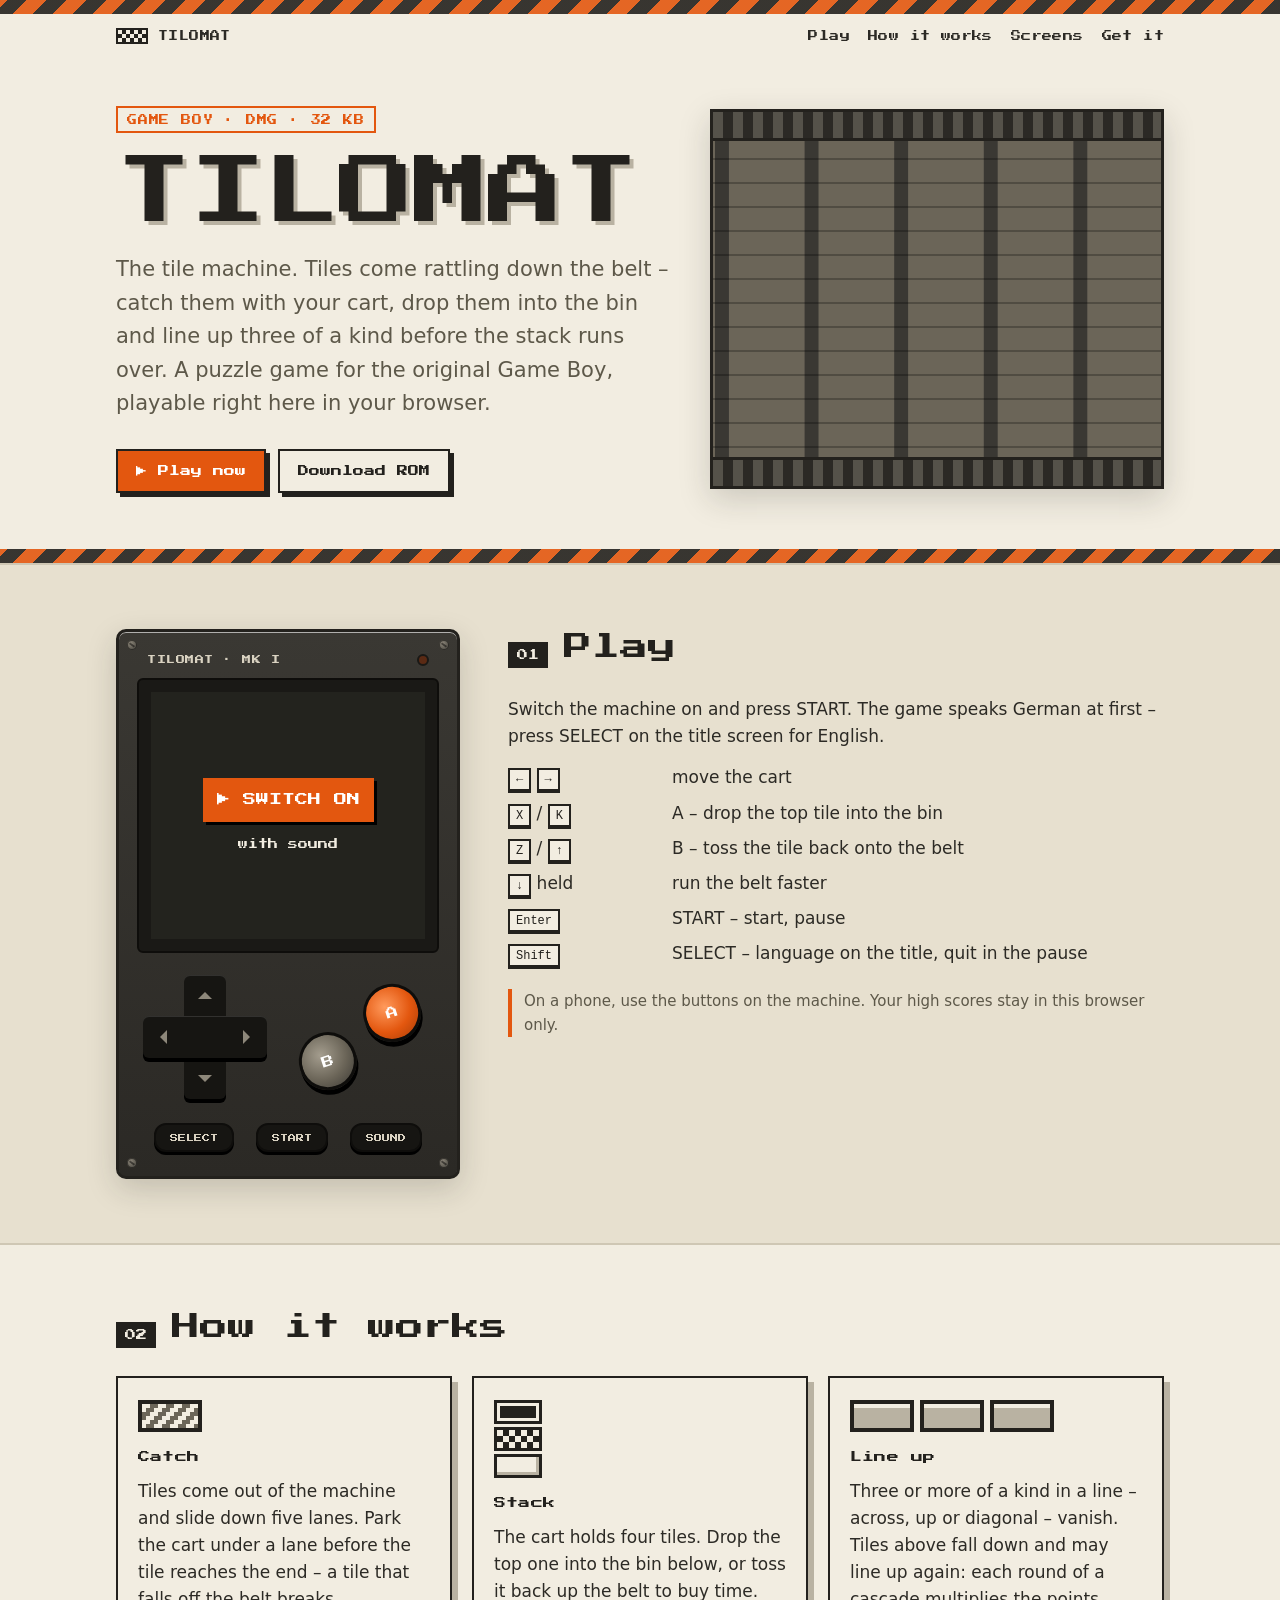
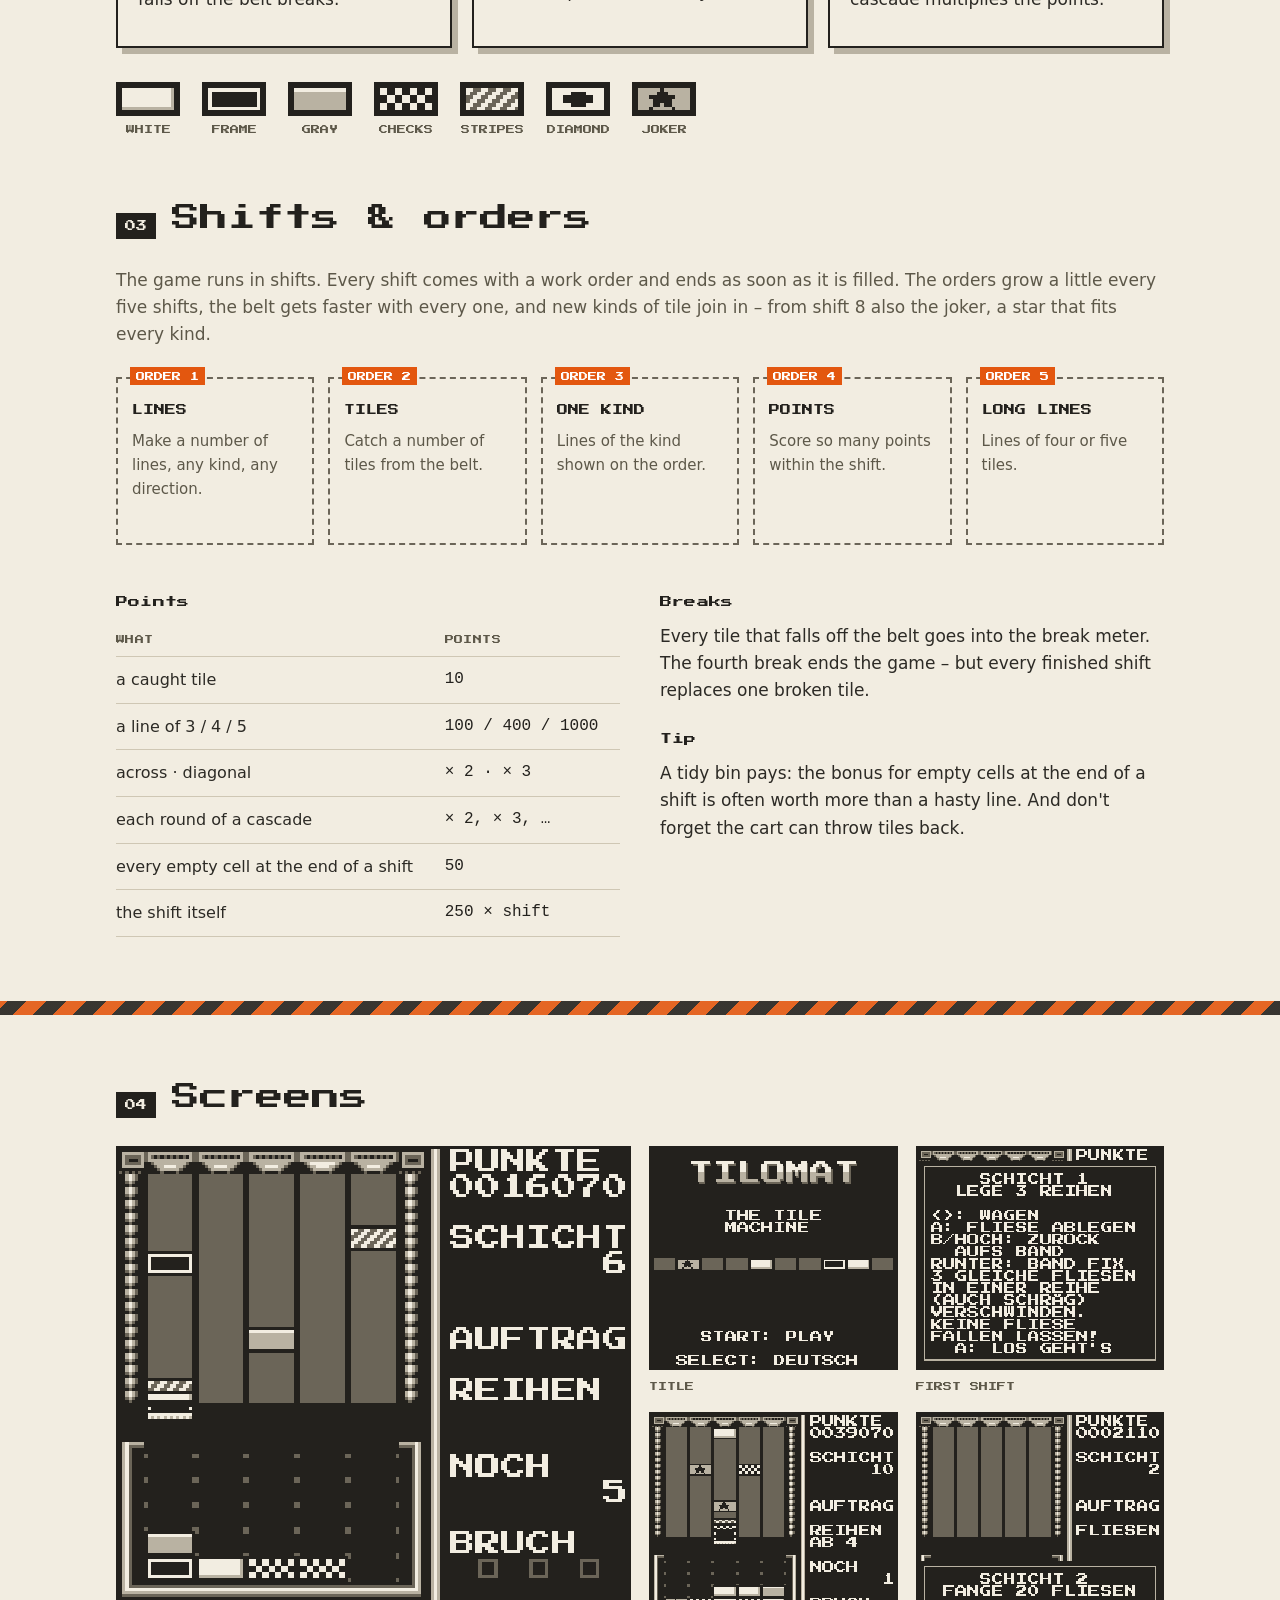
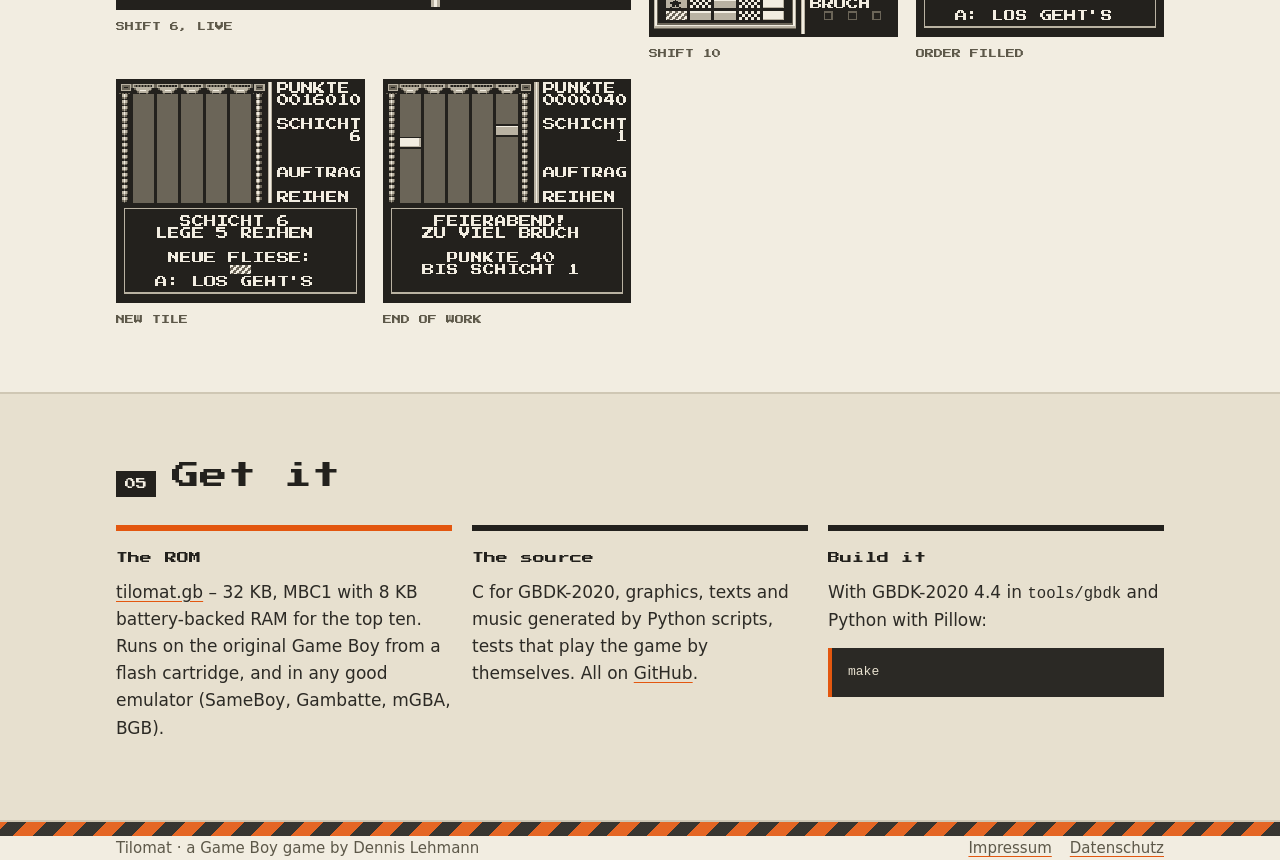
==== docs/index.html @ 1547cfe6 "Tilomat: a tile-catching puzzle game for the Game Boy The game logic, rendering, music, high score l" ====
<!doctype html>
<html lang="en">
<head>
    <meta charset="utf-8">
    <meta name="viewport" content="width=device-width, initial-scale=1">
    <title>Tilomat – the tile machine for the Game Boy</title>
    <meta name="description" content="Tilomat is a tile-catching puzzle game for the original Game Boy. Catch the tiles from the belt, drop them into the bin, line up three of a kind. Play it in the browser or download the ROM.">
    <meta name="theme-color" content="#e3570f">
    <link rel="icon" href="favicon.svg" type="image/svg+xml">
    <link rel="stylesheet" href="style.css">
    <meta property="og:title" content="Tilomat – the tile machine for the Game Boy">
    <meta property="og:description" content="A tile-catching puzzle game for the original Game Boy. Play it in the browser.">
    <meta property="og:image" content="img/play2.png">
</head>
<body>
<div class="hazard" aria-hidden="true"></div>

<header class="wrap bar">
    <a class="mark" href="#top" aria-label="Tilomat"><img src="img/tile4.png" alt="">TILOMAT</a>
    <nav aria-label="Sections">
        <a href="#play">Play</a>
        <a href="#how">How it works</a>
        <a href="#screens">Screens</a>
        <a href="#get">Get it</a>
    </nav>
</header>

<main id="top">
    <div class="wrap hero">
        <div>
            <p class="eyebrow">GAME BOY · DMG · 32 KB</p>
            <h1>TILOMAT</h1>
            <p class="lead">The tile machine. Tiles come rattling down the belt – catch them with your cart, drop
                them into the bin and line up three of a kind before the stack runs over. A puzzle game for the
                original Game Boy, playable right here in your browser.</p>
            <div class="actions">
                <a class="btn primary" href="#play">▶ Play now</a>
                <a class="btn" href="tilomat.gb" download>Download ROM</a>
            </div>
        </div>
        <div class="belt" aria-hidden="true">
            <img src="img/tile1.png" alt="" style="left:6px;animation-duration:6s;animation-delay:-1s">
            <img src="img/tile4.png" alt="" style="left:calc(20% + 6px);animation-duration:6s;animation-delay:-4s">
            <img src="img/tile2.png" alt="" style="left:calc(40% + 6px);animation-duration:6s;animation-delay:-2.5s">
            <img src="img/tile5.png" alt="" style="left:calc(60% + 6px);animation-duration:6s;animation-delay:-5.2s">
            <img src="img/tile3.png" alt="" style="left:calc(80% + 6px);animation-duration:6s;animation-delay:-0.3s">
            <img src="img/tile6.png" alt="" style="left:calc(20% + 6px);animation-duration:6s;animation-delay:-1.1s">
            <img src="img/tile7.png" alt="" style="left:calc(60% + 6px);animation-duration:6s;animation-delay:-2.4s">
            <img src="img/tile1.png" alt="" style="left:calc(80% + 6px);animation-duration:6s;animation-delay:-3.4s">
        </div>
    </div>

    <div class="hazard" aria-hidden="true"></div>

    <section class="play" id="play">
        <div class="wrap play-grid">
            <div class="cabinet" id="cabinet" tabindex="0" aria-label="Game Boy emulator running Tilomat">
                <i class="screw tl"></i><i class="screw tr"></i><i class="screw bl"></i><i class="screw br"></i>
                <div class="plate"><span>TILOMAT · MK I</span><span class="lamp" aria-hidden="true"></span></div>
                <div class="bezel">
                    <canvas id="screen" width="160" height="144"></canvas>
                    <button class="start-overlay" id="power" type="button">
                        <span class="big">▶ SWITCH ON</span>
                        <span>with sound</span>
                    </button>
                </div>
                <div class="deck">
                    <div class="pad" id="pad" data-dir="" aria-label="Direction pad">
                        <span class="u"></span><span class="d"></span><span class="l"></span><span class="r"></span>
                    </div>
                    <div class="ab">
                        <button class="round b" type="button" data-btn="b" aria-label="B">B</button>
                        <button class="round a" type="button" data-btn="a" aria-label="A">A</button>
                    </div>
                </div>
                <div class="small-row">
                    <button class="small" type="button" data-btn="select">SELECT</button>
                    <button class="small" type="button" data-btn="start">START</button>
                    <button class="small" type="button" id="mute" aria-pressed="false">SOUND</button>
                </div>
            </div>
            <div>
                <div class="section-head"><span class="no">01</span><h2>Play</h2></div>
                <p>Switch the machine on and press START. The game speaks German at first – press SELECT on the
                    title screen for English.</p>
                <ul class="keys">
                    <li><span><kbd>←</kbd> <kbd>→</kbd></span><span>move the cart</span></li>
                    <li><span><kbd>X</kbd> / <kbd>K</kbd></span><span>A – drop the top tile into the bin</span></li>
                    <li><span><kbd>Z</kbd> / <kbd>↑</kbd></span><span>B – toss the tile back onto the belt</span></li>
                    <li><span><kbd>↓</kbd> held</span><span>run the belt faster</span></li>
                    <li><span><kbd>Enter</kbd></span><span>START – start, pause</span></li>
                    <li><span><kbd>Shift</kbd></span><span>SELECT – language on the title, quit in the pause</span></li>
                </ul>
                <p class="note">On a phone, use the buttons on the machine. Your high scores stay in this browser
                    only.</p>
            </div>
        </div>
    </section>

    <section id="how">
        <div class="wrap">
            <div class="section-head"><span class="no">02</span><h2>How it works</h2></div>
            <div class="steps">
                <div class="step">
                    <div class="tiles"><img src="img/tile5.png" alt="A striped tile"></div>
                    <h3>Catch</h3>
                    <p>Tiles come out of the machine and slide down five lanes. Park the cart under a lane before
                        the tile reaches the end – a tile that falls off the belt breaks.</p>
                </div>
                <div class="step">
                    <div class="tiles stack"><img src="img/tile1.png" alt=""><img src="img/tile4.png" alt=""><img src="img/tile2.png" alt="A stack of tiles"></div>
                    <h3>Stack</h3>
                    <p>The cart holds four tiles. Drop the top one into the bin below, or toss it back up the
                        belt to buy time.</p>
                </div>
                <div class="step">
                    <div class="tiles"><img src="img/tile3.png" alt=""><img src="img/tile3.png" alt=""><img src="img/tile3.png" alt="Three tiles in a row"></div>
                    <h3>Line up</h3>
                    <p>Three or more of a kind in a line – across, up or diagonal – vanish. Tiles above fall
                        down and may line up again: each round of a cascade multiplies the points.</p>
                </div>
            </div>

            <ul class="kinds" aria-label="The kinds of tile">
                <li><img src="img/tile1.png" alt="">WHITE</li>
                <li><img src="img/tile2.png" alt="">FRAME</li>
                <li><img src="img/tile3.png" alt="">GRAY</li>
                <li><img src="img/tile4.png" alt="">CHECKS</li>
                <li><img src="img/tile5.png" alt="">STRIPES</li>
                <li><img src="img/tile6.png" alt="">DIAMOND</li>
                <li><img src="img/tile7.png" alt="">JOKER</li>
            </ul>

            <div class="section-head" style="margin-top:64px"><span class="no">03</span><h2>Shifts &amp; orders</h2></div>
            <p class="muted">The game runs in shifts. Every shift comes with a work order and ends as soon as
                it is filled. The orders grow a little every five shifts, the belt gets faster with every one,
                and new kinds of tile join in – from shift 8 also the joker, a star that fits every kind.</p>
            <div class="tickets" style="margin-top:28px">
                <div class="ticket" data-no="ORDER 1"><b>LINES</b><p>Make a number of lines, any kind, any direction.</p></div>
                <div class="ticket" data-no="ORDER 2"><b>TILES</b><p>Catch a number of tiles from the belt.</p></div>
                <div class="ticket" data-no="ORDER 3"><b>ONE KIND</b><p>Lines of the kind shown on the order.</p></div>
                <div class="ticket" data-no="ORDER 4"><b>POINTS</b><p>Score so many points within the shift.</p></div>
                <div class="ticket" data-no="ORDER 5"><b>LONG LINES</b><p>Lines of four or five tiles.</p></div>
            </div>

            <div class="rules">
                <div>
                    <h3>Points</h3>
                    <table>
                        <tr><th>WHAT</th><th>POINTS</th></tr>
                        <tr><td>a caught tile</td><td class="num">10</td></tr>
                        <tr><td>a line of 3 / 4 / 5</td><td class="num">100 / 400 / 1000</td></tr>
                        <tr><td>across · diagonal</td><td class="num">× 2 · × 3</td></tr>
                        <tr><td>each round of a cascade</td><td class="num">× 2, × 3, …</td></tr>
                        <tr><td>every empty cell at the end of a shift</td><td class="num">50</td></tr>
                        <tr><td>the shift itself</td><td class="num">250 × shift</td></tr>
                    </table>
                </div>
                <div>
                    <h3>Breaks</h3>
                    <p>Every tile that falls off the belt goes into the break meter. The fourth break ends the
                        game – but every finished shift replaces one broken tile.</p>
                    <h3 style="margin-top:26px">Tip</h3>
                    <p>A tidy bin pays: the bonus for empty cells at the end of a shift is often worth more than a
                        hasty line. And don't forget the cart can throw tiles back.</p>
                </div>
            </div>
        </div>
    </section>

    <div class="hazard" aria-hidden="true"></div>

    <section id="screens">
        <div class="wrap">
            <div class="section-head"><span class="no">04</span><h2>Screens</h2></div>
            <div class="shots">
                <figure class="wide"><img src="img/gameplay.gif" alt="Animation: tiles sliding down the belt, the cart catching them" width="320" height="288"><figcaption>SHIFT 6, LIVE</figcaption></figure>
                <figure><img src="img/title-en.png" alt="Title screen" width="320" height="288"><figcaption>TITLE</figcaption></figure>
                <figure><img src="img/help.png" alt="The first shift explains the controls" width="320" height="288"><figcaption>FIRST SHIFT</figcaption></figure>
                <figure><img src="img/play3.png" alt="A shift later in the game with jokers" width="320" height="288"><figcaption>SHIFT 10</figcaption></figure>
                <figure><img src="img/done.png" alt="Shift done, bonus" width="320" height="288"><figcaption>ORDER FILLED</figcaption></figure>
                <figure><img src="img/intro.png" alt="A new kind of tile comes in" width="320" height="288"><figcaption>NEW TILE</figcaption></figure>
                <figure><img src="img/gameover.png" alt="Game over" width="320" height="288"><figcaption>END OF WORK</figcaption></figure>
            </div>
        </div>
    </section>

    <section id="get" class="play">
        <div class="wrap">
            <div class="section-head"><span class="no">05</span><h2>Get it</h2></div>
            <div class="get">
                <div class="card hot">
                    <h3>The ROM</h3>
                    <p><a href="tilomat.gb" download>tilomat.gb</a> – 32 KB, MBC1 with 8 KB battery-backed RAM
                        for the top ten. Runs on the original Game Boy from a flash cartridge, and in any good
                        emulator (SameBoy, Gambatte, mGBA, BGB).</p>
                </div>
                <div class="card">
                    <h3>The source</h3>
                    <p>C for GBDK-2020, graphics, texts and music generated by Python scripts, tests that play the
                        game by themselves. All on <a href="https://github.com/dlehmann/tilomat">GitHub</a>.</p>
                </div>
                <div class="card">
                    <h3>Build it</h3>
                    <p>With GBDK-2020 4.4 in <code>tools/gbdk</code> and Python with Pillow:</p>
                    <pre>make</pre>
                </div>
            </div>
        </div>
    </section>
</main>

<div class="hazard" aria-hidden="true"></div>
<footer class="wrap">
    <div class="foot">
        <span>Tilomat · a Game Boy game by Dennis Lehmann</span>
        <nav aria-label="Rechtliches">
            <a href="impressum.html#impressum" lang="de">Impressum</a>
            <a href="impressum.html#datenschutz" lang="de">Datenschutz</a>
        </nav>
    </div>
</footer>

<script src="gb.js"></script>
<script src="play.js"></script>
</body>
</html>
---- docs/style.css ----
/*
 * style.css - the page of Tilomat: a factory floor. Warm paper grays (the palette of the game
 * on the page), steel, and a signal orange; hazard stripes between the sections; the machine
 * to play on is a control cabinet.
 */
@font-face {
    font-family: 'Press Start 2P';
    src: url('fonts/PressStart2P-Regular.ttf') format('truetype');
    font-display: swap;
}

:root {
    --paper: #f2ede1;
    --paper-2: #e7e0cf;
    --dust: #b9b2a2;
    --steel: #6b6558;
    --ink: #23211d;
    --text: #2c2a25;
    --muted: #5d5849;
    --signal: #e3570f;
    --signal-ink: #ffffff;
    --line: #cfc7b4;
    --cabinet: #3a3833;
    --cabinet-2: #2b2925;
    --cabinet-edge: #55524a;
    --screen-off: #3f3c35;
    --shadow: 0 1px 0 rgba(255, 255, 255, .6) inset, 0 10px 30px rgba(35, 33, 29, .18);
    --pixel: 'Press Start 2P', ui-monospace, monospace;
    --body: system-ui, -apple-system, 'Segoe UI', Roboto, 'Helvetica Neue', Arial, sans-serif;
    --mono: ui-monospace, 'SFMono-Regular', Menlo, Consolas, monospace;
    color-scheme: light;
}

@media (prefers-color-scheme: dark) {
    :root:not([data-theme="light"]) {
        --paper: #1c1b18;
        --paper-2: #24221e;
        --dust: #6b6558;
        --steel: #9a9384;
        --ink: #f2ede1;
        --text: #e7e0cf;
        --muted: #b3ab99;
        --signal: #ff7a33;
        --signal-ink: #1c1b18;
        --line: #3a3833;
        --cabinet: #2f2d29;
        --cabinet-2: #22201d;
        --cabinet-edge: #4a4740;
        --shadow: 0 1px 0 rgba(255, 255, 255, .05) inset, 0 10px 30px rgba(0, 0, 0, .45);
        color-scheme: dark;
    }
}

:root[data-theme="dark"] {
    --paper: #1c1b18;
    --paper-2: #24221e;
    --dust: #6b6558;
    --steel: #9a9384;
    --ink: #f2ede1;
    --text: #e7e0cf;
    --muted: #b3ab99;
    --signal: #ff7a33;
    --signal-ink: #1c1b18;
    --line: #3a3833;
    --cabinet: #2f2d29;
    --cabinet-2: #22201d;
    --cabinet-edge: #4a4740;
    --shadow: 0 1px 0 rgba(255, 255, 255, .05) inset, 0 10px 30px rgba(0, 0, 0, .45);
    color-scheme: dark;
}

* { box-sizing: border-box; }

html { -webkit-text-size-adjust: 100%; }

body {
    margin: 0;
    background: var(--paper);
    color: var(--text);
    font: 17px/1.6 var(--body);
    overflow-x: hidden;
}

img { max-width: 100%; height: auto; image-rendering: pixelated; }

a { color: inherit; text-decoration-color: var(--signal); text-underline-offset: 3px; }
a:hover { color: var(--signal); }

.wrap { max-width: 1080px; margin: 0 auto; padding: 0 16px; }

/* ---------------------------------------------------------------- hazard stripes */

.hazard {
    height: 14px;
    background: repeating-linear-gradient(-45deg, var(--ink) 0 14px, var(--signal) 14px 28px);
    opacity: .9;
}

/* ---------------------------------------------------------------- top bar */

.bar {
    display: flex;
    align-items: center;
    justify-content: space-between;
    gap: 16px;
    padding-block: 14px;
    font: 10px/1.6 var(--pixel);
    letter-spacing: .04em;
}
.bar nav { display: flex; gap: 18px; flex-wrap: wrap; }
.bar a { text-decoration: none; }
.mark { display: flex; align-items: center; gap: 10px; text-decoration: none; }
.mark img { width: 32px; height: 16px; }

/* ---------------------------------------------------------------- hero */

.hero {
    display: grid;
    grid-template-columns: minmax(0, 1.1fr) minmax(0, .9fr);
    gap: 40px;
    align-items: center;
    padding-block: 48px 56px;
}
.eyebrow {
    display: inline-block;
    font: 10px/1 var(--pixel);
    letter-spacing: .08em;
    color: var(--signal);
    border: 2px solid var(--signal);
    padding: 7px 9px 6px;
    margin: 0 0 22px;
}
h1 {
    font: clamp(34px, 6.2vw, 76px)/1 var(--pixel);
    margin: 0 0 22px;
    color: var(--ink);
    letter-spacing: -.02em;
    text-shadow: 4px 4px 0 var(--dust);
}
.lead { font-size: clamp(18px, 2.2vw, 21px); max-width: 34em; color: var(--muted); margin: 0 0 28px; }
.actions { display: flex; gap: 12px; flex-wrap: wrap; }

.btn {
    display: inline-flex;
    align-items: center;
    gap: 10px;
    font: 11px/1 var(--pixel);
    padding: 15px 18px 14px;
    border: 2px solid var(--ink);
    background: var(--paper);
    color: var(--ink);
    text-decoration: none;
    box-shadow: 4px 4px 0 var(--ink);
    transition: transform .08s, box-shadow .08s;
}
.btn:hover { color: var(--ink); transform: translate(-1px, -1px); box-shadow: 5px 5px 0 var(--ink); }
.btn:active { transform: translate(3px, 3px); box-shadow: 1px 1px 0 var(--ink); }
.btn.primary { background: var(--signal); color: var(--signal-ink); border-color: var(--ink); }
.btn.primary:hover { color: var(--signal-ink); }

/* the belt in the hero: tiles slide down five lanes */
.belt {
    position: relative;
    height: 380px;
    border: 3px solid var(--ink);
    background:
        repeating-linear-gradient(to bottom, transparent 0 22px, rgba(0, 0, 0, .25) 22px 24px),
        linear-gradient(to right, var(--steel) 0 2px, transparent 2px calc(20% - 2px), var(--steel) calc(20% - 2px) 20%) 0 0 / 20% 100%,
        var(--cabinet);
    box-shadow: var(--shadow);
    overflow: hidden;
}
.belt::before, .belt::after {
    content: '';
    position: absolute;
    left: 0; right: 0;
    height: 26px;
    background: repeating-linear-gradient(90deg, var(--cabinet-edge) 0 10px, var(--cabinet-2) 10px 20px);
    z-index: 2;
}
.belt::before { top: 0; border-bottom: 3px solid var(--ink); }
.belt::after { bottom: 0; border-top: 3px solid var(--ink); }
.belt img {
    position: absolute;
    width: calc(20% - 12px);
    top: -40px;
    animation: slide linear infinite;
    image-rendering: pixelated;
}
@keyframes slide {
    from { transform: translateY(0); }
    to { transform: translateY(460px); }
}
@media (prefers-reduced-motion: reduce) {
    .belt img { animation: none; top: auto; }
}

/* ---------------------------------------------------------------- sections */

section { padding: 64px 0; }
.section-head { display: flex; align-items: baseline; gap: 16px; margin: 0 0 28px; flex-wrap: wrap; }
.no {
    font: 11px/1 var(--pixel);
    color: var(--paper);
    background: var(--ink);
    padding: 8px 9px 7px;
}
h2 { font: clamp(20px, 3.4vw, 28px)/1.3 var(--pixel); margin: 0; color: var(--ink); }
h3 { font: 12px/1.5 var(--pixel); margin: 0 0 12px; color: var(--ink); letter-spacing: .02em; }
p { margin: 0 0 14px; }
.muted { color: var(--muted); }

/* ---------------------------------------------------------------- the cabinet */

.play { background: var(--paper-2); border-top: 2px solid var(--line); border-bottom: 2px solid var(--line); }
.play-grid { display: grid; grid-template-columns: auto minmax(0, 1fr); gap: 48px; align-items: start; }

.cabinet {
    width: min(100%, 420px);
    background: linear-gradient(180deg, var(--cabinet), var(--cabinet-2));
    border: 3px solid var(--ink);
    border-radius: 10px;
    padding: 18px 18px 24px;
    box-shadow: var(--shadow);
    position: relative;
    outline: none;
    user-select: none;
    -webkit-user-select: none;
    touch-action: manipulation;
}
.cabinet:focus-visible { box-shadow: 0 0 0 4px var(--signal), var(--shadow); }
.screw {
    position: absolute;
    width: 10px; height: 10px;
    border-radius: 50%;
    background: radial-gradient(circle at 35% 35%, #8d877a, #3b3934);
    box-shadow: inset 0 0 0 1px rgba(0, 0, 0, .5);
}
.screw::after { content: ''; position: absolute; left: 2px; right: 2px; top: 4px; height: 2px; background: rgba(0, 0, 0, .5); transform: rotate(35deg); }
.screw.tl { top: 8px; left: 8px; } .screw.tr { top: 8px; right: 8px; }
.screw.bl { bottom: 8px; left: 8px; } .screw.br { bottom: 8px; right: 8px; }

.plate {
    display: flex;
    justify-content: space-between;
    align-items: center;
    font: 9px/1 var(--pixel);
    color: #d9d2c1;
    margin: 4px 10px 12px;
    letter-spacing: .06em;
}
.lamp {
    width: 12px; height: 12px;
    border-radius: 50%;
    background: #5a2a14;
    border: 2px solid #1a1916;
    transition: background .2s, box-shadow .2s;
}
.cabinet.on .lamp { background: #ff7a33; box-shadow: 0 0 10px #ff7a33; }

.bezel {
    background: #1a1916;
    border-radius: 6px;
    padding: 12px;
    border: 2px solid #0e0d0b;
    position: relative;
}
.bezel canvas {
    display: block;
    width: 100%;
    aspect-ratio: 160 / 144;
    image-rendering: pixelated;
    background: var(--screen-off);
}
.start-overlay {
    position: absolute;
    inset: 12px;
    display: flex;
    flex-direction: column;
    align-items: center;
    justify-content: center;
    gap: 14px;
    background: rgba(26, 25, 22, .72);
    color: #f2ede1;
    font: 10px/1.6 var(--pixel);
    text-align: center;
    border: 0;
    cursor: pointer;
    width: auto;
}
.start-overlay span.big {
    font-size: 13px;
    background: var(--signal);
    color: #fff;
    padding: 12px 14px 11px;
    box-shadow: 3px 3px 0 #000;
}
.cabinet.booted .start-overlay { display: none; }
.cabinet.failed .start-overlay span.big::after { content: ' – ROM NOT LOADED'; }

.deck {
    display: grid;
    grid-template-columns: 1fr 1fr;
    align-items: center;
    margin: 22px 6px 0;
    gap: 10px;
}
.pad {
    position: relative;
    width: 124px; height: 124px;
    touch-action: none;
    cursor: pointer;
}
.pad::before, .pad::after {
    content: '';
    position: absolute;
    background: #161512;
    border-radius: 6px;
    box-shadow: 0 4px 0 #000, inset 0 1px 0 rgba(255, 255, 255, .12);
}
.pad::before { left: 41px; top: 0; width: 42px; height: 124px; }
.pad::after { top: 41px; left: 0; width: 124px; height: 42px; }
.pad span {
    position: absolute;
    z-index: 1;
    width: 0; height: 0;
    border: 7px solid transparent;
    pointer-events: none;
}
.pad .u { left: 55px; top: 10px; border-bottom-color: #8d877a; }
.pad .d { left: 55px; bottom: 10px; border-top-color: #8d877a; }
.pad .l { top: 55px; left: 10px; border-right-color: #8d877a; }
.pad .r { top: 55px; right: 10px; border-left-color: #8d877a; }
.pad[data-dir="up"] .u { border-bottom-color: var(--signal); }
.pad[data-dir="down"] .d { border-top-color: var(--signal); }
.pad[data-dir="left"] .l { border-right-color: var(--signal); }
.pad[data-dir="right"] .r { border-left-color: var(--signal); }

.ab { display: flex; gap: 18px; justify-content: flex-end; transform: rotate(-18deg); margin-right: 6px; }
.round {
    width: 58px; height: 58px;
    border-radius: 50%;
    border: 3px solid #0e0d0b;
    background: radial-gradient(circle at 40% 35%, #ff9a5c, var(--signal) 55%, #a73c06);
    color: #fff;
    font: 12px/1 var(--pixel);
    box-shadow: 0 5px 0 #000;
    cursor: pointer;
    touch-action: none;
}
.round.b { margin-top: 26px; background: radial-gradient(circle at 40% 35%, #a49d8e, #6b6558 55%, #3b3934); }
.round.down, .round:active { transform: translateY(4px); box-shadow: 0 1px 0 #000; }

.small-row { display: flex; justify-content: center; gap: 22px; margin-top: 24px; }
.small {
    font: 8px/1 var(--pixel);
    color: #d9d2c1;
    background: #161512;
    border: 2px solid #0e0d0b;
    border-radius: 12px;
    padding: 9px 14px 8px;
    box-shadow: 0 3px 0 #000;
    cursor: pointer;
    touch-action: none;
}
.small.down, .small:active { transform: translateY(2px); box-shadow: 0 1px 0 #000; }
.small[aria-pressed="true"] { color: var(--signal); }

.keys { list-style: none; padding: 0; margin: 0 0 22px; display: grid; gap: 8px; }
.keys li { display: grid; grid-template-columns: 150px 1fr; gap: 14px; align-items: baseline; }
kbd {
    font: 12px/1 var(--mono);
    border: 2px solid var(--ink);
    border-bottom-width: 4px;
    padding: 3px 6px 2px;
    background: var(--paper);
    color: var(--ink);
    white-space: nowrap;
}
.note { font-size: 15px; color: var(--muted); border-left: 4px solid var(--signal); padding-left: 12px; }

/* ---------------------------------------------------------------- steps and tickets */

.steps { display: grid; grid-template-columns: repeat(3, minmax(0, 1fr)); gap: 20px; counter-reset: step; }
.step {
    border: 2px solid var(--ink);
    background: var(--paper);
    padding: 22px 20px 18px;
    box-shadow: 6px 6px 0 var(--dust);
}
.step .tiles { display: flex; gap: 6px; margin: 0 0 16px; min-height: 32px; align-items: flex-end; flex-wrap: wrap; }
.step .tiles img { width: 64px; }
.step .tiles.stack { flex-direction: column-reverse; align-items: flex-start; gap: 3px; }
.step .tiles.stack img { width: 48px; }

.kinds { display: flex; flex-wrap: wrap; gap: 16px 22px; margin: 34px 0 0; padding: 0; list-style: none; }
.kinds li { display: flex; flex-direction: column; align-items: center; gap: 8px; font: 9px/1.4 var(--pixel); color: var(--muted); }
.kinds img { width: 64px; border: 2px solid var(--ink); background: var(--ink); }

.tickets { display: grid; grid-template-columns: repeat(5, minmax(0, 1fr)); gap: 14px; }
.ticket {
    position: relative;
    background: var(--paper);
    border: 2px dashed var(--steel);
    padding: 18px 14px 14px;
    min-height: 168px;
}
.ticket::before {
    content: attr(data-no);
    position: absolute;
    top: -12px; left: 12px;
    font: 9px/1 var(--pixel);
    background: var(--signal);
    color: var(--signal-ink);
    padding: 5px 6px 4px;
}
.ticket b { display: block; font: 11px/1.5 var(--pixel); color: var(--ink); margin: 6px 0 10px; }
.ticket p { font-size: 15px; color: var(--muted); margin: 0; }

.rules { display: grid; grid-template-columns: minmax(0, 1fr) minmax(0, 1fr); gap: 40px; margin-top: 48px; }
table { width: 100%; border-collapse: collapse; font-size: 16px; }
th, td { text-align: left; padding: 10px 10px 10px 0; border-bottom: 1px solid var(--line); vertical-align: top; }
th { font: 9px/1.5 var(--pixel); color: var(--muted); letter-spacing: .04em; }
td.num { font-family: var(--mono); white-space: nowrap; color: var(--ink); }

/* ---------------------------------------------------------------- screenshots */

.shots { display: grid; grid-template-columns: repeat(4, minmax(0, 1fr)); gap: 18px; }
figure { margin: 0; }
.shots img { width: 100%; border: 3px solid var(--ink); display: block; background: var(--ink); }
figcaption { font: 9px/1.6 var(--pixel); color: var(--muted); margin-top: 10px; }
.shots .wide { grid-column: span 2; grid-row: span 2; }

/* ---------------------------------------------------------------- get it */

.get { display: grid; grid-template-columns: repeat(3, minmax(0, 1fr)); gap: 20px; }
.card { border-top: 6px solid var(--ink); padding-top: 18px; }
.card.hot { border-top-color: var(--signal); }
pre {
    font: 13px/1.6 var(--mono);
    background: var(--cabinet-2);
    color: #e7e0cf;
    padding: 14px 16px;
    overflow-x: auto;
    border-left: 4px solid var(--signal);
    margin: 10px 0 0;
}
code { font-family: var(--mono); font-size: .92em; }

/* ---------------------------------------------------------------- footer */

footer { padding-block: 28px 40px; font-size: 15px; color: var(--muted); }
.foot { display: flex; justify-content: space-between; gap: 16px; flex-wrap: wrap; align-items: center; }
.foot nav { display: flex; gap: 18px; }

/* ---------------------------------------------------------------- the legal page */

.legal { max-width: 760px; padding-block: 32px 48px; }
.legal h1 { font-size: clamp(26px, 5vw, 38px); text-shadow: 3px 3px 0 var(--dust); margin: 26px 0 26px; }
.legal h2 { font: 14px/1.5 var(--pixel); margin: 40px 0 14px; padding-top: 6px; }
.legal h3 { font: 600 17px/1.4 var(--body); margin: 24px 0 6px; color: var(--ink); }
.legal address { font-style: normal; margin: 0 0 12px; color: var(--ink); }

/* ---------------------------------------------------------------- narrow screens */

@media (max-width: 900px) {
    .hero { grid-template-columns: 1fr; padding-block-start: 28px; }
    .belt { height: 260px; }
    .play-grid { grid-template-columns: 1fr; justify-items: center; gap: 36px; }
    .play-grid > div:last-child { justify-self: stretch; }
    .steps, .get { grid-template-columns: 1fr; }
    .tickets { grid-template-columns: repeat(2, minmax(0, 1fr)); }
    .rules { grid-template-columns: 1fr; }
    .shots { grid-template-columns: repeat(2, minmax(0, 1fr)); }
}
@media (max-width: 520px) {
    body { font-size: 16px; }
    .bar nav { display: none; }
    .tickets { grid-template-columns: 1fr; }
    .keys li { grid-template-columns: 1fr; gap: 4px; }
    .pad { transform: scale(.85); transform-origin: left center; }
    .round { width: 52px; height: 52px; }
    .shots .wide { grid-column: span 2; grid-row: auto; }
}
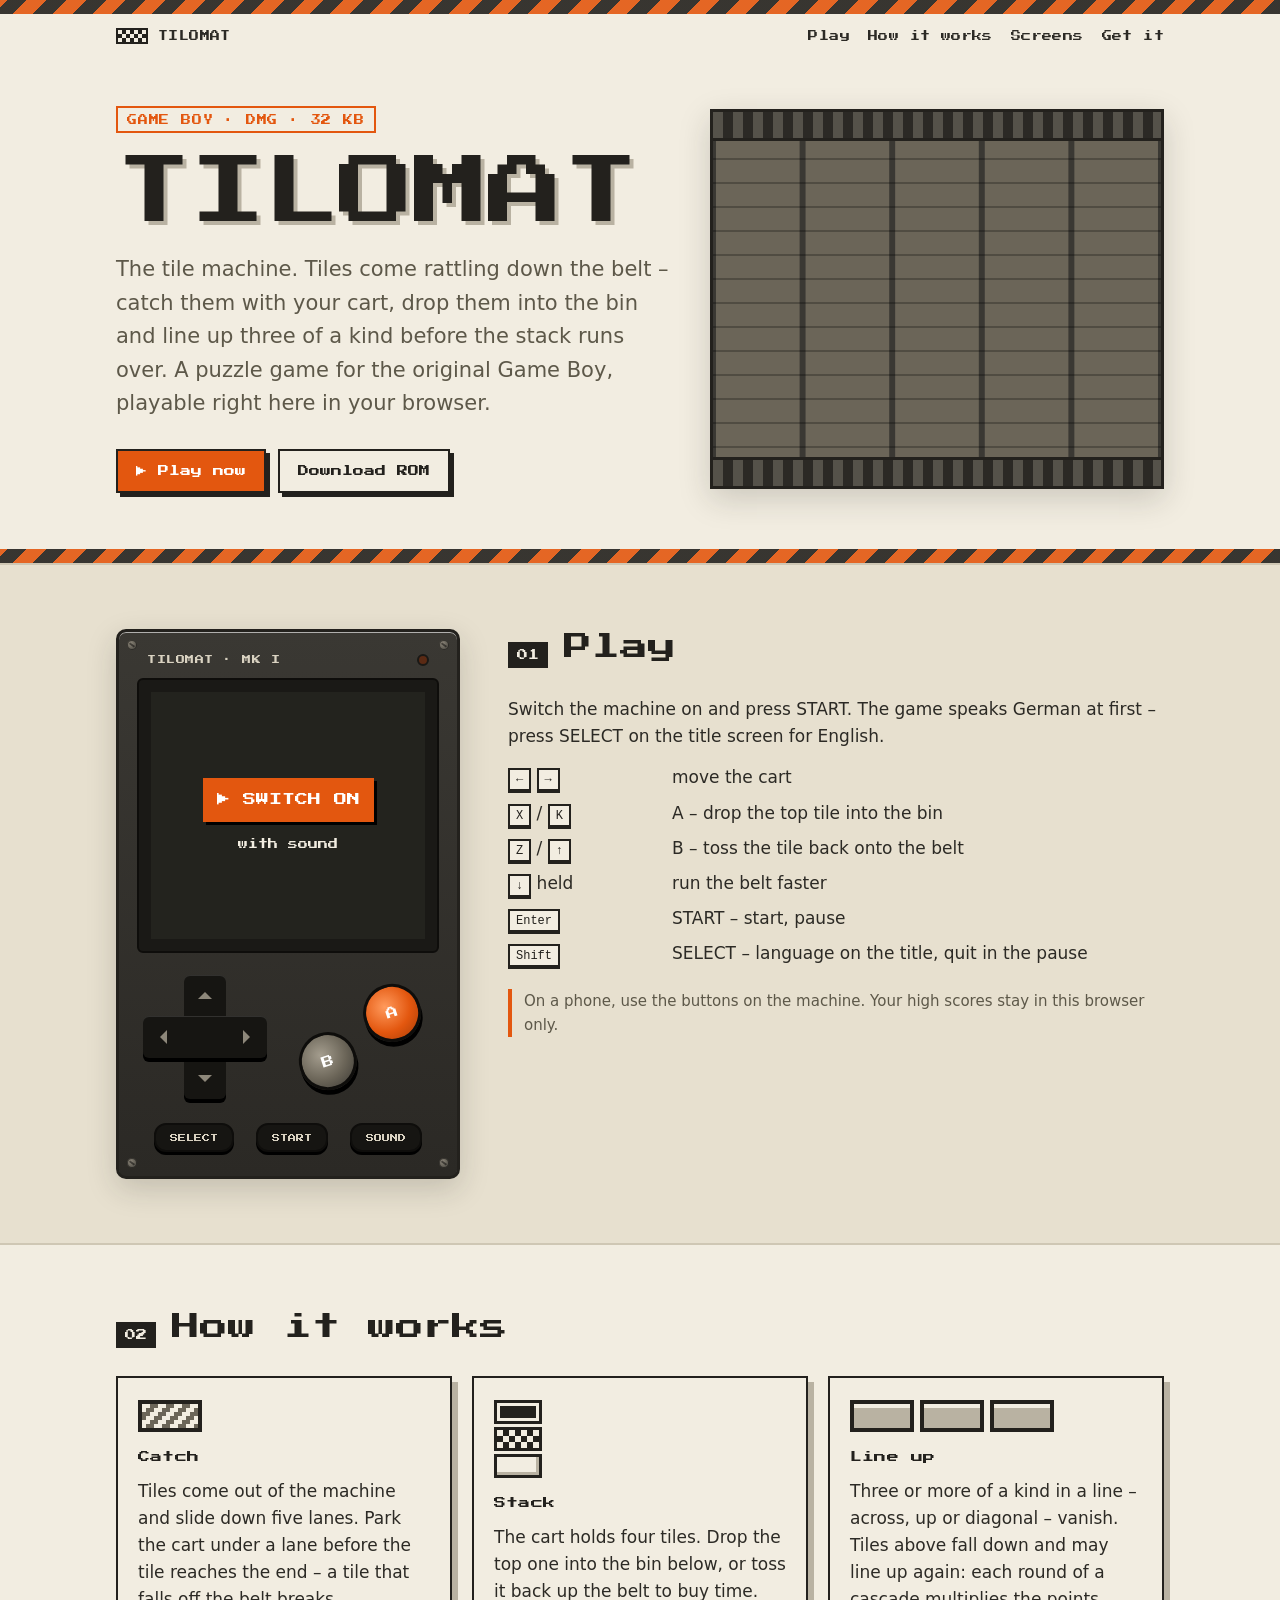
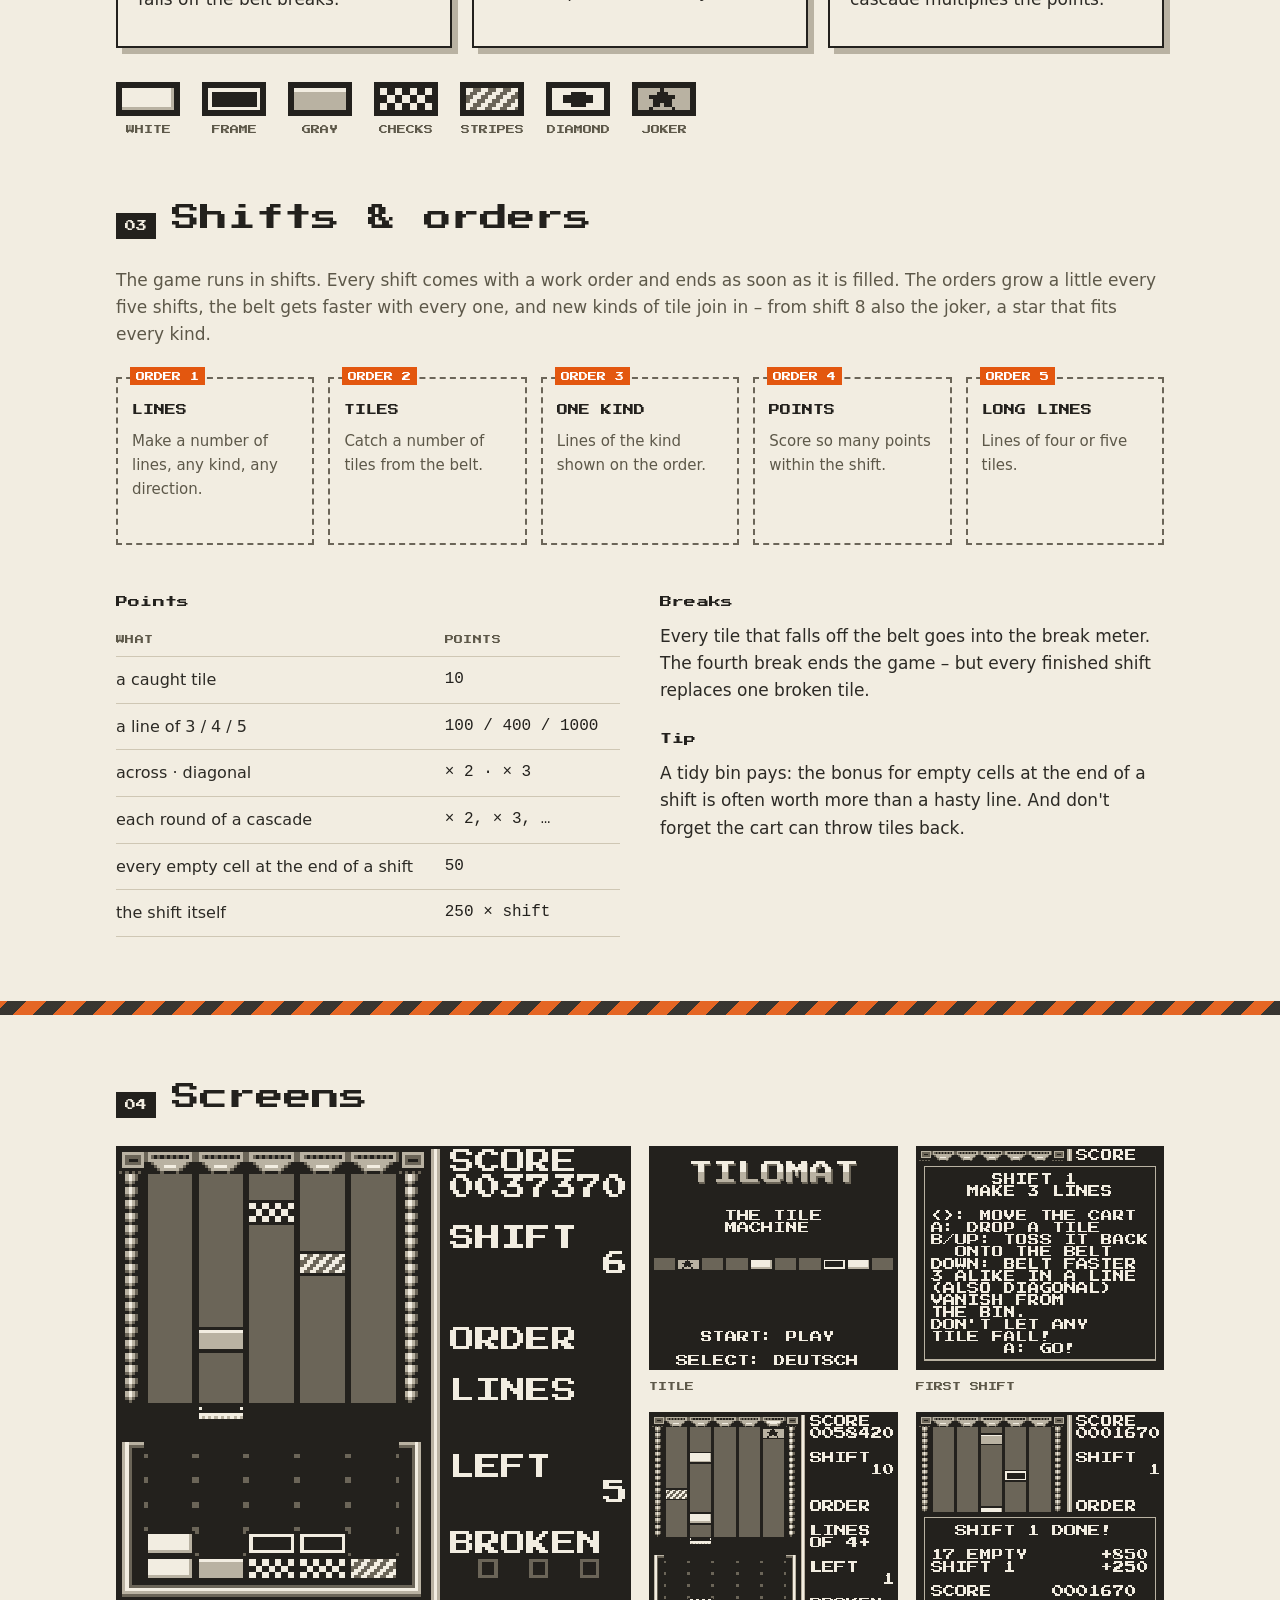
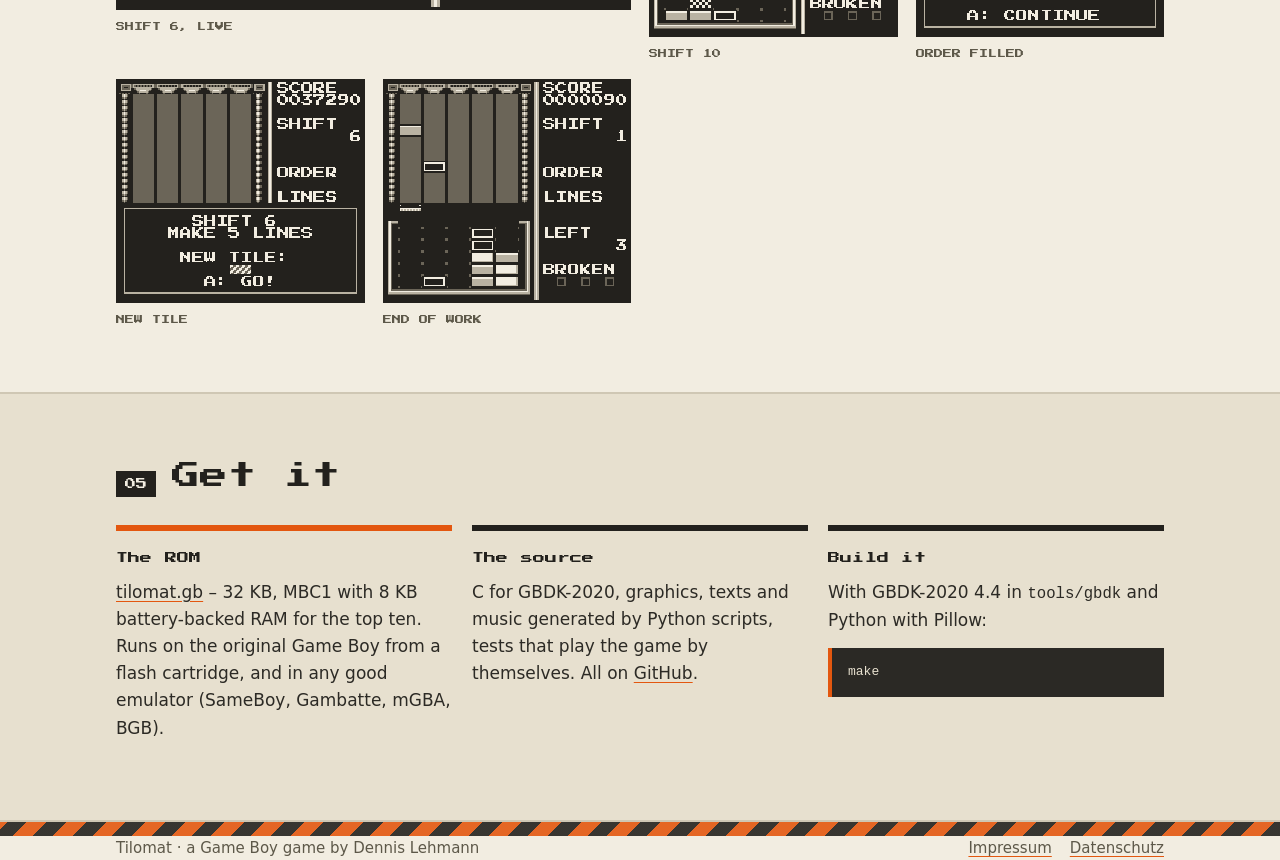
==== commit 779dad4b: "Page: the header belt as an animated favicon; tiles centered in the lanes - favicon.js draws the bel" ====
--- a/docs/index.html
+++ b/docs/index.html
@@ -6,7 +6,8 @@
     <title>Tilomat – the tile machine for the Game Boy</title>
     <meta name="description" content="Tilomat is a tile-catching puzzle game for the original Game Boy. Catch the tiles from the belt, drop them into the bin, line up three of a kind. Play it in the browser or download the ROM.">
     <meta name="theme-color" content="#e3570f">
-    <link rel="icon" href="favicon.svg" type="image/svg+xml">
+    <link rel="icon" href="favicon.png" type="image/png">
+    <script src="favicon.js" defer></script>
     <link rel="stylesheet" href="style.css">
     <meta property="og:title" content="Tilomat – the tile machine for the Game Boy">
     <meta property="og:description" content="A tile-catching puzzle game for the original Game Boy. Play it in the browser.">
--- a/docs/style.css
+++ b/docs/style.css
@@ -165,7 +165,7 @@
     border: 3px solid var(--ink);
     background:
         repeating-linear-gradient(to bottom, transparent 0 22px, rgba(0, 0, 0, .25) 22px 24px),
-        linear-gradient(to right, var(--steel) 0 2px, transparent 2px calc(20% - 2px), var(--steel) calc(20% - 2px) 20%) 0 0 / 20% 100%,
+        linear-gradient(to right, var(--cabinet) 0 3px, var(--steel) 3px calc(100% - 3px), var(--cabinet) calc(100% - 3px)) 0 0 / 20% 100%,
         var(--cabinet);
     box-shadow: var(--shadow);
     overflow: hidden;
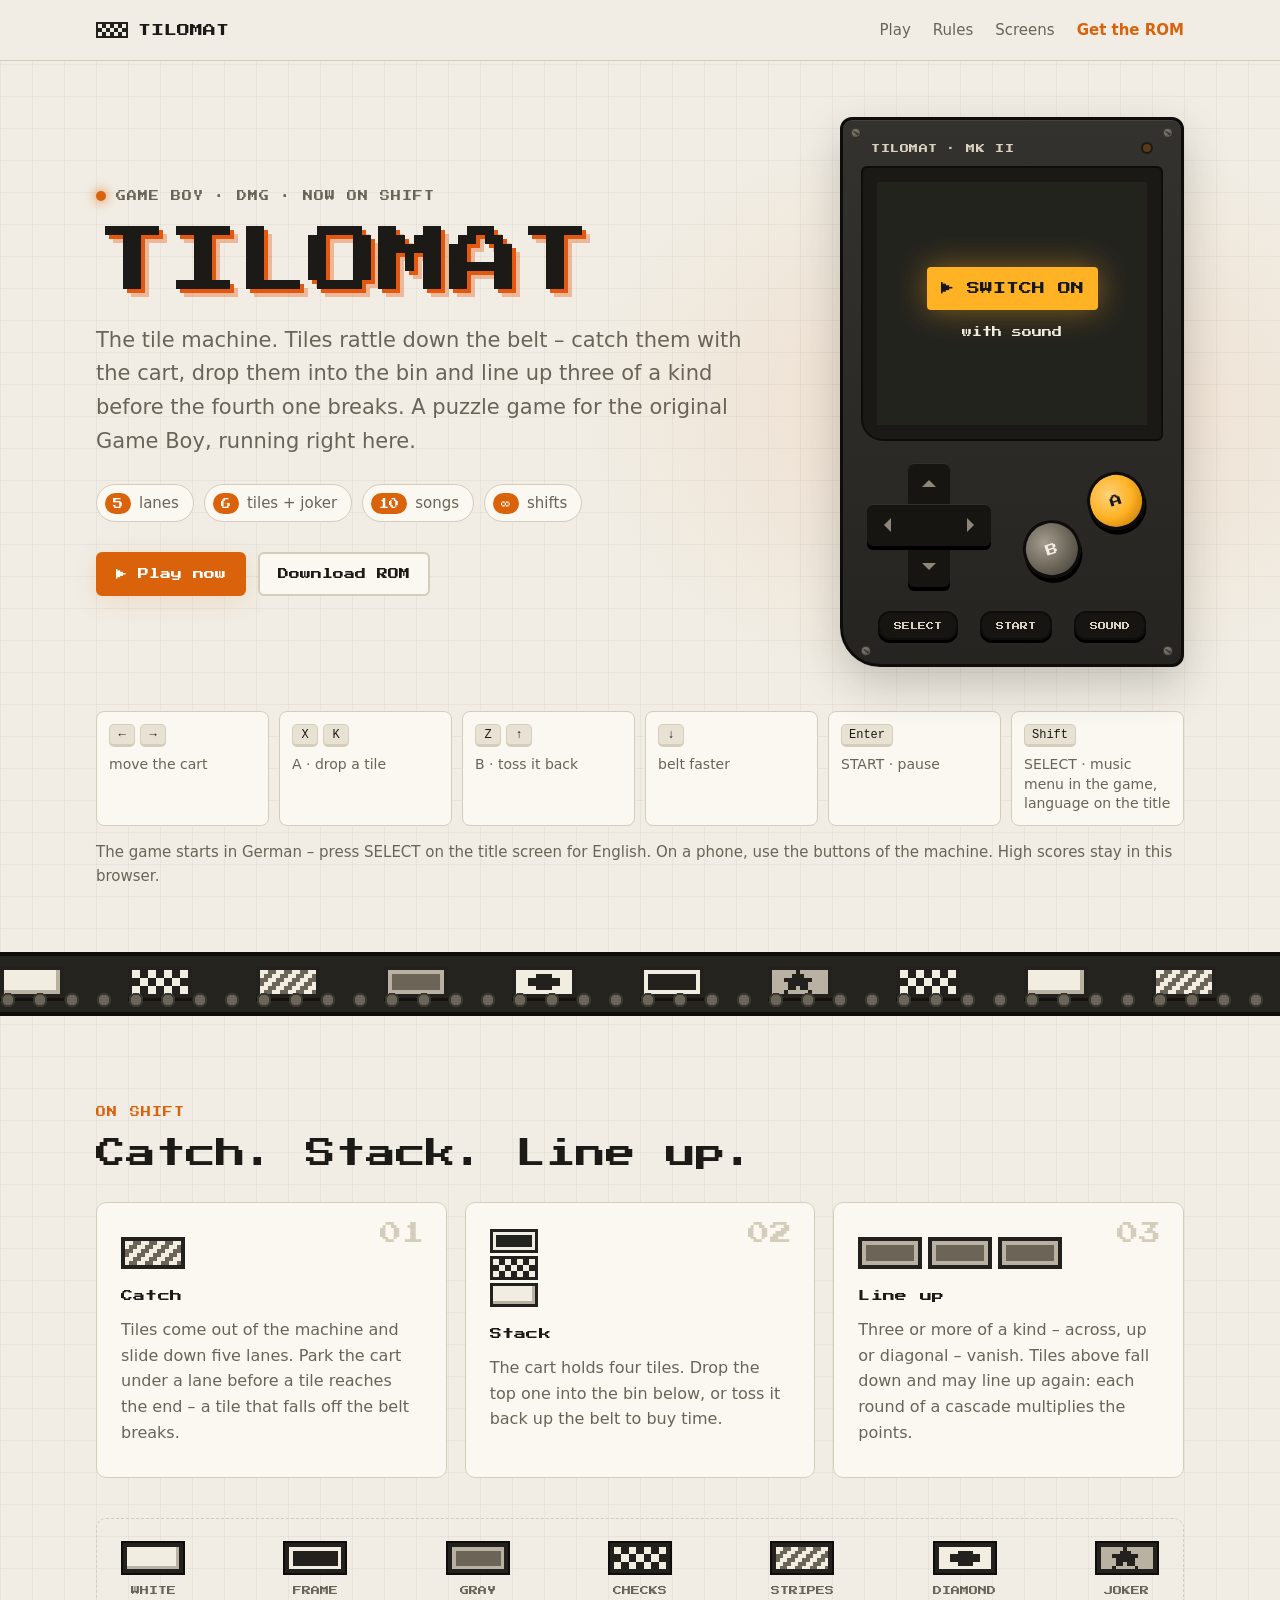
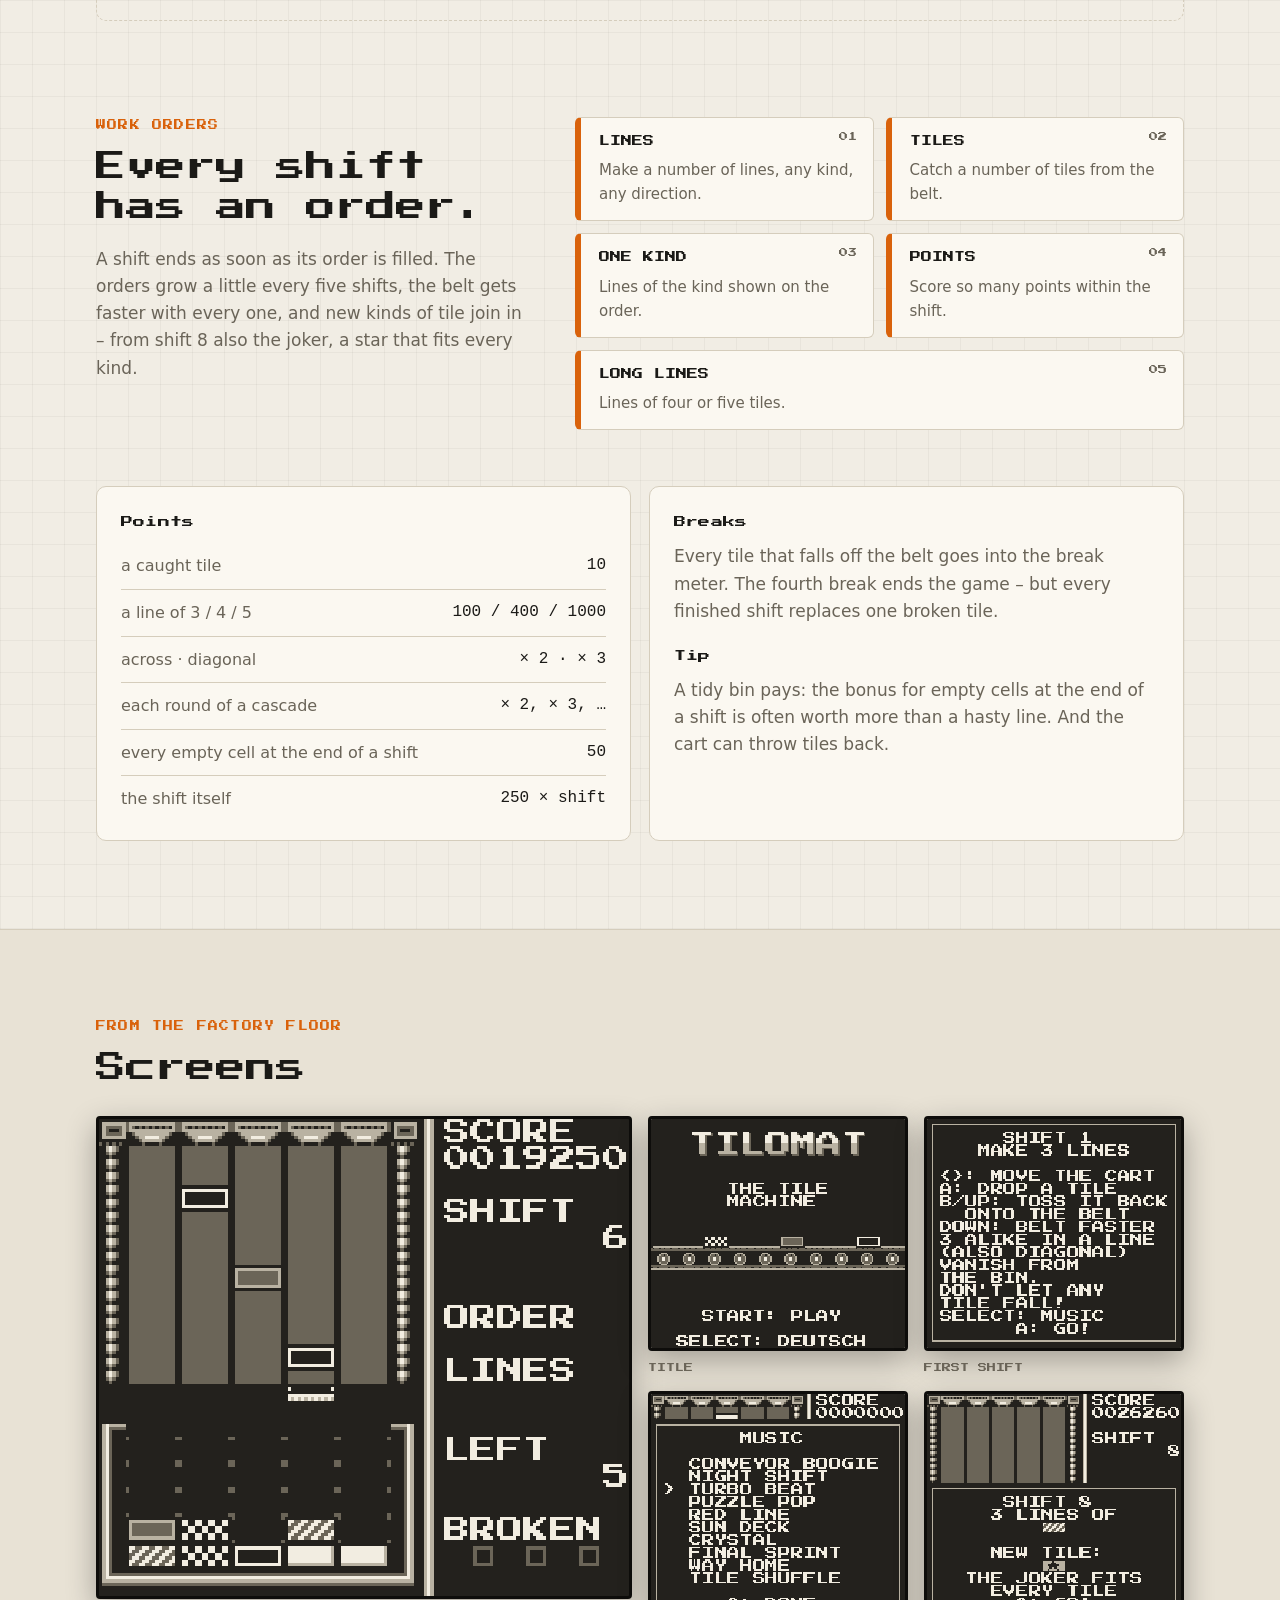
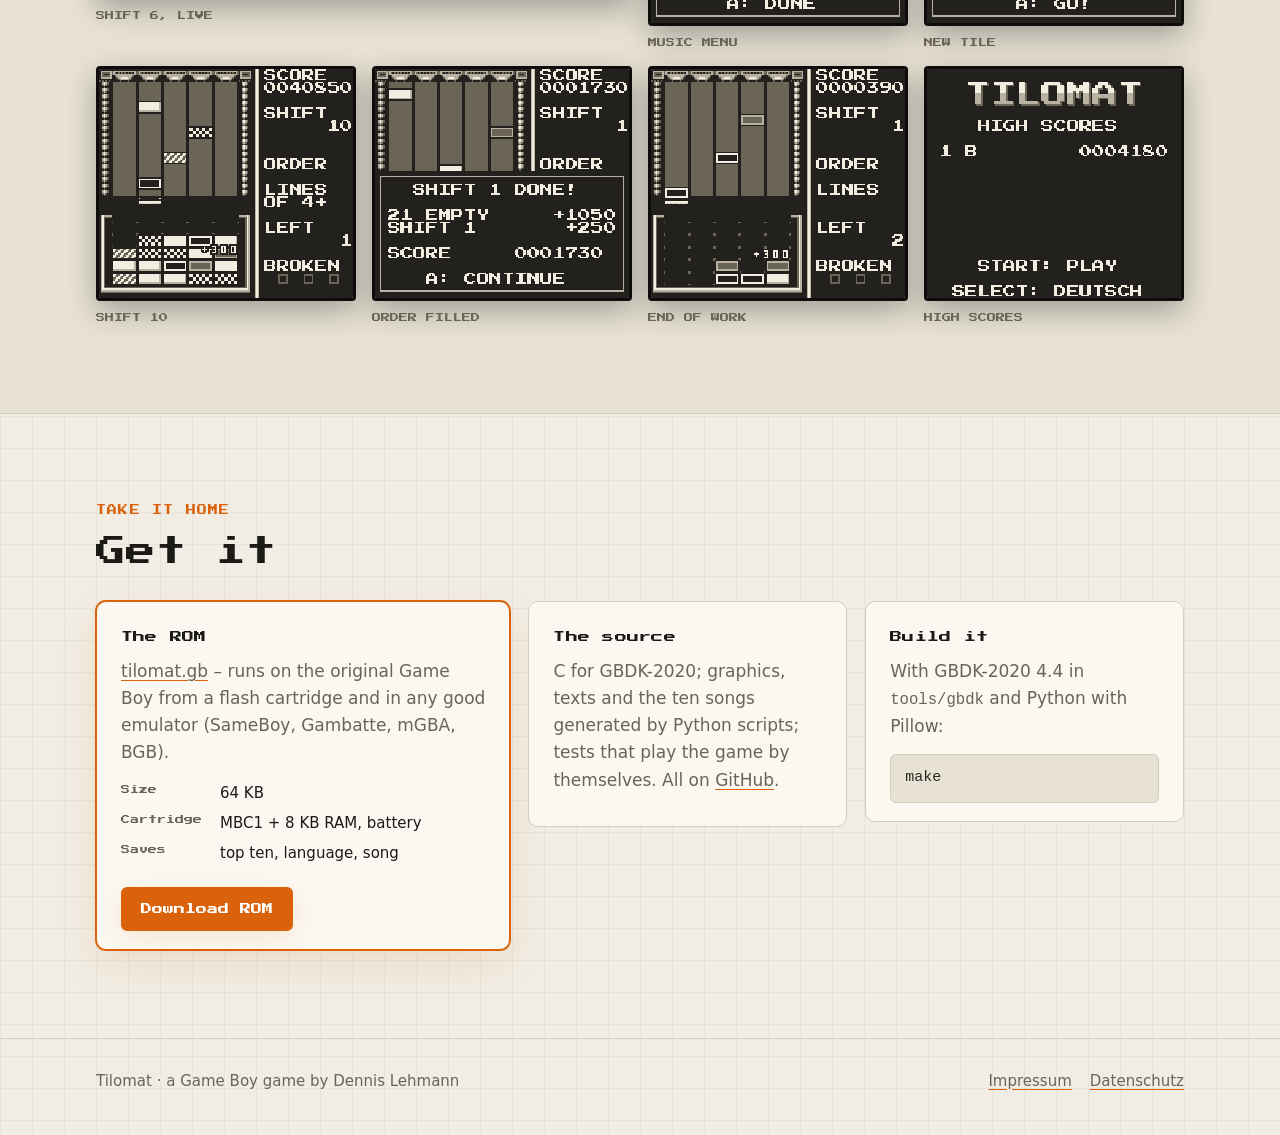
==== commit fff600ce: "Ten songs of its own and a music menu; the page redesigned The music is now ten songs written by too" ====
--- a/docs/index.html
+++ b/docs/index.html
@@ -5,59 +5,52 @@
     <meta name="viewport" content="width=device-width, initial-scale=1">
     <title>Tilomat – the tile machine for the Game Boy</title>
     <meta name="description" content="Tilomat is a tile-catching puzzle game for the original Game Boy. Catch the tiles from the belt, drop them into the bin, line up three of a kind. Play it in the browser or download the ROM.">
-    <meta name="theme-color" content="#e3570f">
+    <meta name="theme-color" content="#16171a">
     <link rel="icon" href="favicon.png" type="image/png">
     <script src="favicon.js" defer></script>
-    <link rel="stylesheet" href="style.css">
+    <link rel="stylesheet" href="style.css?v=3">
     <meta property="og:title" content="Tilomat – the tile machine for the Game Boy">
     <meta property="og:description" content="A tile-catching puzzle game for the original Game Boy. Play it in the browser.">
     <meta property="og:image" content="img/play2.png">
 </head>
 <body>
-<div class="hazard" aria-hidden="true"></div>
-
-<header class="wrap bar">
-    <a class="mark" href="#top" aria-label="Tilomat"><img src="img/tile4.png" alt="">TILOMAT</a>
-    <nav aria-label="Sections">
-        <a href="#play">Play</a>
-        <a href="#how">How it works</a>
-        <a href="#screens">Screens</a>
-        <a href="#get">Get it</a>
-    </nav>
+
+<header class="bar">
+    <div class="wrap bar-in">
+        <a class="mark" href="#top" aria-label="Tilomat"><img src="img/tile4.png" alt="">TILOMAT</a>
+        <nav aria-label="Sections">
+            <a href="#play">Play</a>
+            <a href="#rules">Rules</a>
+            <a href="#screens">Screens</a>
+            <a href="#get" class="nav-rom">Get the ROM</a>
+        </nav>
+    </div>
 </header>
 
 <main id="top">
-    <div class="wrap hero">
-        <div>
-            <p class="eyebrow">GAME BOY · DMG · 32 KB</p>
-            <h1>TILOMAT</h1>
-            <p class="lead">The tile machine. Tiles come rattling down the belt – catch them with your cart, drop
-                them into the bin and line up three of a kind before the stack runs over. A puzzle game for the
-                original Game Boy, playable right here in your browser.</p>
-            <div class="actions">
-                <a class="btn primary" href="#play">▶ Play now</a>
-                <a class="btn" href="tilomat.gb" download>Download ROM</a>
-            </div>
-        </div>
-        <div class="belt" aria-hidden="true">
-            <img src="img/tile1.png" alt="" style="left:6px;animation-duration:6s;animation-delay:-1s">
-            <img src="img/tile4.png" alt="" style="left:calc(20% + 6px);animation-duration:6s;animation-delay:-4s">
-            <img src="img/tile2.png" alt="" style="left:calc(40% + 6px);animation-duration:6s;animation-delay:-2.5s">
-            <img src="img/tile5.png" alt="" style="left:calc(60% + 6px);animation-duration:6s;animation-delay:-5.2s">
-            <img src="img/tile3.png" alt="" style="left:calc(80% + 6px);animation-duration:6s;animation-delay:-0.3s">
-            <img src="img/tile6.png" alt="" style="left:calc(20% + 6px);animation-duration:6s;animation-delay:-1.1s">
-            <img src="img/tile7.png" alt="" style="left:calc(60% + 6px);animation-duration:6s;animation-delay:-2.4s">
-            <img src="img/tile1.png" alt="" style="left:calc(80% + 6px);animation-duration:6s;animation-delay:-3.4s">
-        </div>
-    </div>
-
-    <div class="hazard" aria-hidden="true"></div>
-
-    <section class="play" id="play">
-        <div class="wrap play-grid">
+    <section class="hero" id="play">
+        <div class="wrap hero-grid">
+            <div class="hero-text">
+                <p class="eyebrow"><span class="dot" aria-hidden="true"></span>GAME BOY · DMG · NOW ON SHIFT</p>
+                <h1>TILOMAT</h1>
+                <p class="lead">The tile machine. Tiles rattle down the belt – catch them with the cart, drop them
+                    into the bin and line up three of a kind before the fourth one breaks. A puzzle game for the
+                    original Game Boy, running right here.</p>
+                <ul class="chips" aria-label="At a glance">
+                    <li><b>5</b> lanes</li>
+                    <li><b>6</b> tiles + joker</li>
+                    <li><b>10</b> songs</li>
+                    <li><b>∞</b> shifts</li>
+                </ul>
+                <div class="actions">
+                    <a class="btn primary" href="#cabinet" id="go">▶ Play now</a>
+                    <a class="btn" href="tilomat.gb" download>Download ROM</a>
+                </div>
+            </div>
+
             <div class="cabinet" id="cabinet" tabindex="0" aria-label="Game Boy emulator running Tilomat">
                 <i class="screw tl"></i><i class="screw tr"></i><i class="screw bl"></i><i class="screw br"></i>
-                <div class="plate"><span>TILOMAT · MK I</span><span class="lamp" aria-hidden="true"></span></div>
+                <div class="plate"><span>TILOMAT · MK II</span><span class="lamp" aria-hidden="true"></span></div>
                 <div class="bezel">
                     <canvas id="screen" width="160" height="144"></canvas>
                     <button class="start-overlay" id="power" type="button">
@@ -80,47 +73,59 @@
                     <button class="small" type="button" id="mute" aria-pressed="false">SOUND</button>
                 </div>
             </div>
-            <div>
-                <div class="section-head"><span class="no">01</span><h2>Play</h2></div>
-                <p>Switch the machine on and press START. The game speaks German at first – press SELECT on the
-                    title screen for English.</p>
-                <ul class="keys">
-                    <li><span><kbd>←</kbd> <kbd>→</kbd></span><span>move the cart</span></li>
-                    <li><span><kbd>X</kbd> / <kbd>K</kbd></span><span>A – drop the top tile into the bin</span></li>
-                    <li><span><kbd>Z</kbd> / <kbd>↑</kbd></span><span>B – toss the tile back onto the belt</span></li>
-                    <li><span><kbd>↓</kbd> held</span><span>run the belt faster</span></li>
-                    <li><span><kbd>Enter</kbd></span><span>START – start, pause</span></li>
-                    <li><span><kbd>Shift</kbd></span><span>SELECT – language on the title, quit in the pause</span></li>
-                </ul>
-                <p class="note">On a phone, use the buttons on the machine. Your high scores stay in this browser
-                    only.</p>
-            </div>
-        </div>
-    </section>
-
-    <section id="how">
-        <div class="wrap">
-            <div class="section-head"><span class="no">02</span><h2>How it works</h2></div>
-            <div class="steps">
-                <div class="step">
+        </div>
+
+        <div class="wrap">
+            <ul class="keys" aria-label="Controls">
+                <li><span><kbd>←</kbd><kbd>→</kbd></span>move the cart</li>
+                <li><span><kbd>X</kbd><kbd>K</kbd></span>A · drop a tile</li>
+                <li><span><kbd>Z</kbd><kbd>↑</kbd></span>B · toss it back</li>
+                <li><span><kbd>↓</kbd></span>belt faster</li>
+                <li><span><kbd>Enter</kbd></span>START · pause</li>
+                <li><span><kbd>Shift</kbd></span>SELECT · music menu in the game, language on the title</li>
+            </ul>
+            <p class="note">The game starts in German – press SELECT on the title screen for English. On a phone,
+                use the buttons of the machine. High scores stay in this browser.</p>
+        </div>
+    </section>
+
+    <div class="conveyor" aria-hidden="true">
+        <div class="conveyor-run">
+            <img src="img/tile1.png" alt=""><img src="img/tile4.png" alt=""><img src="img/tile5.png" alt="">
+            <img src="img/tile3.png" alt=""><img src="img/tile6.png" alt=""><img src="img/tile2.png" alt="">
+            <img src="img/tile7.png" alt=""><img src="img/tile4.png" alt=""><img src="img/tile1.png" alt="">
+            <img src="img/tile5.png" alt=""><img src="img/tile6.png" alt=""><img src="img/tile3.png" alt="">
+            <img src="img/tile1.png" alt=""><img src="img/tile4.png" alt=""><img src="img/tile5.png" alt="">
+            <img src="img/tile3.png" alt=""><img src="img/tile6.png" alt=""><img src="img/tile2.png" alt="">
+            <img src="img/tile7.png" alt=""><img src="img/tile4.png" alt=""><img src="img/tile1.png" alt="">
+            <img src="img/tile5.png" alt=""><img src="img/tile6.png" alt=""><img src="img/tile3.png" alt="">
+        </div>
+    </div>
+
+    <section id="rules">
+        <div class="wrap">
+            <p class="kicker">ON SHIFT</p>
+            <h2>Catch. Stack. Line up.</h2>
+            <ol class="steps">
+                <li class="step">
                     <div class="tiles"><img src="img/tile5.png" alt="A striped tile"></div>
                     <h3>Catch</h3>
                     <p>Tiles come out of the machine and slide down five lanes. Park the cart under a lane before
-                        the tile reaches the end – a tile that falls off the belt breaks.</p>
-                </div>
-                <div class="step">
+                        a tile reaches the end – a tile that falls off the belt breaks.</p>
+                </li>
+                <li class="step">
                     <div class="tiles stack"><img src="img/tile1.png" alt=""><img src="img/tile4.png" alt=""><img src="img/tile2.png" alt="A stack of tiles"></div>
                     <h3>Stack</h3>
                     <p>The cart holds four tiles. Drop the top one into the bin below, or toss it back up the
                         belt to buy time.</p>
-                </div>
-                <div class="step">
+                </li>
+                <li class="step">
                     <div class="tiles"><img src="img/tile3.png" alt=""><img src="img/tile3.png" alt=""><img src="img/tile3.png" alt="Three tiles in a row"></div>
                     <h3>Line up</h3>
-                    <p>Three or more of a kind in a line – across, up or diagonal – vanish. Tiles above fall
-                        down and may line up again: each round of a cascade multiplies the points.</p>
-                </div>
-            </div>
+                    <p>Three or more of a kind – across, up or diagonal – vanish. Tiles above fall down and may
+                        line up again: each round of a cascade multiplies the points.</p>
+                </li>
+            </ol>
 
             <ul class="kinds" aria-label="The kinds of tile">
                 <li><img src="img/tile1.png" alt="">WHITE</li>
@@ -132,23 +137,27 @@
                 <li><img src="img/tile7.png" alt="">JOKER</li>
             </ul>
 
-            <div class="section-head" style="margin-top:64px"><span class="no">03</span><h2>Shifts &amp; orders</h2></div>
-            <p class="muted">The game runs in shifts. Every shift comes with a work order and ends as soon as
-                it is filled. The orders grow a little every five shifts, the belt gets faster with every one,
-                and new kinds of tile join in – from shift 8 also the joker, a star that fits every kind.</p>
-            <div class="tickets" style="margin-top:28px">
-                <div class="ticket" data-no="ORDER 1"><b>LINES</b><p>Make a number of lines, any kind, any direction.</p></div>
-                <div class="ticket" data-no="ORDER 2"><b>TILES</b><p>Catch a number of tiles from the belt.</p></div>
-                <div class="ticket" data-no="ORDER 3"><b>ONE KIND</b><p>Lines of the kind shown on the order.</p></div>
-                <div class="ticket" data-no="ORDER 4"><b>POINTS</b><p>Score so many points within the shift.</p></div>
-                <div class="ticket" data-no="ORDER 5"><b>LONG LINES</b><p>Lines of four or five tiles.</p></div>
+            <div class="orders">
+                <div>
+                    <p class="kicker">WORK ORDERS</p>
+                    <h2>Every shift has an order.</h2>
+                    <p class="muted">A shift ends as soon as its order is filled. The orders grow a little every
+                        five shifts, the belt gets faster with every one, and new kinds of tile join in – from shift
+                        8 also the joker, a star that fits every kind.</p>
+                </div>
+                <div class="tickets">
+                    <div class="ticket"><span>01</span><b>LINES</b><p>Make a number of lines, any kind, any direction.</p></div>
+                    <div class="ticket"><span>02</span><b>TILES</b><p>Catch a number of tiles from the belt.</p></div>
+                    <div class="ticket"><span>03</span><b>ONE KIND</b><p>Lines of the kind shown on the order.</p></div>
+                    <div class="ticket"><span>04</span><b>POINTS</b><p>Score so many points within the shift.</p></div>
+                    <div class="ticket"><span>05</span><b>LONG LINES</b><p>Lines of four or five tiles.</p></div>
+                </div>
             </div>
 
             <div class="rules">
-                <div>
+                <div class="panel">
                     <h3>Points</h3>
                     <table>
-                        <tr><th>WHAT</th><th>POINTS</th></tr>
                         <tr><td>a caught tile</td><td class="num">10</td></tr>
                         <tr><td>a line of 3 / 4 / 5</td><td class="num">100 / 400 / 1000</td></tr>
                         <tr><td>across · diagonal</td><td class="num">× 2 · × 3</td></tr>
@@ -157,51 +166,58 @@
                         <tr><td>the shift itself</td><td class="num">250 × shift</td></tr>
                     </table>
                 </div>
-                <div>
+                <div class="panel">
                     <h3>Breaks</h3>
                     <p>Every tile that falls off the belt goes into the break meter. The fourth break ends the
                         game – but every finished shift replaces one broken tile.</p>
-                    <h3 style="margin-top:26px">Tip</h3>
+                    <h3>Tip</h3>
                     <p>A tidy bin pays: the bonus for empty cells at the end of a shift is often worth more than a
-                        hasty line. And don't forget the cart can throw tiles back.</p>
-                </div>
-            </div>
-        </div>
-    </section>
-
-    <div class="hazard" aria-hidden="true"></div>
-
-    <section id="screens">
-        <div class="wrap">
-            <div class="section-head"><span class="no">04</span><h2>Screens</h2></div>
+                        hasty line. And the cart can throw tiles back.</p>
+                </div>
+            </div>
+        </div>
+    </section>
+
+    <section id="screens" class="dark">
+        <div class="wrap">
+            <p class="kicker">FROM THE FACTORY FLOOR</p>
+            <h2>Screens</h2>
             <div class="shots">
                 <figure class="wide"><img src="img/gameplay.gif" alt="Animation: tiles sliding down the belt, the cart catching them" width="320" height="288"><figcaption>SHIFT 6, LIVE</figcaption></figure>
-                <figure><img src="img/title-en.png" alt="Title screen" width="320" height="288"><figcaption>TITLE</figcaption></figure>
+                <figure><img src="img/title-en.png" alt="Title screen with the belt seen from the side" width="320" height="288"><figcaption>TITLE</figcaption></figure>
                 <figure><img src="img/help.png" alt="The first shift explains the controls" width="320" height="288"><figcaption>FIRST SHIFT</figcaption></figure>
-                <figure><img src="img/play3.png" alt="A shift later in the game with jokers" width="320" height="288"><figcaption>SHIFT 10</figcaption></figure>
+                <figure><img src="img/music.png" alt="The music menu with ten songs" width="320" height="288"><figcaption>MUSIC MENU</figcaption></figure>
+                <figure><img src="img/intro.png" alt="Shift 8 brings the joker" width="320" height="288"><figcaption>NEW TILE</figcaption></figure>
+                <figure><img src="img/play3.png" alt="Shift 10, with jokers in the bin" width="320" height="288"><figcaption>SHIFT 10</figcaption></figure>
                 <figure><img src="img/done.png" alt="Shift done, bonus" width="320" height="288"><figcaption>ORDER FILLED</figcaption></figure>
-                <figure><img src="img/intro.png" alt="A new kind of tile comes in" width="320" height="288"><figcaption>NEW TILE</figcaption></figure>
                 <figure><img src="img/gameover.png" alt="Game over" width="320" height="288"><figcaption>END OF WORK</figcaption></figure>
-            </div>
-        </div>
-    </section>
-
-    <section id="get" class="play">
-        <div class="wrap">
-            <div class="section-head"><span class="no">05</span><h2>Get it</h2></div>
+                <figure><img src="img/scores.png" alt="The high score list" width="320" height="288"><figcaption>HIGH SCORES</figcaption></figure>
+            </div>
+        </div>
+    </section>
+
+    <section id="get">
+        <div class="wrap">
+            <p class="kicker">TAKE IT HOME</p>
+            <h2>Get it</h2>
             <div class="get">
-                <div class="card hot">
+                <div class="panel hot">
                     <h3>The ROM</h3>
-                    <p><a href="tilomat.gb" download>tilomat.gb</a> – 32 KB, MBC1 with 8 KB battery-backed RAM
-                        for the top ten. Runs on the original Game Boy from a flash cartridge, and in any good
-                        emulator (SameBoy, Gambatte, mGBA, BGB).</p>
-                </div>
-                <div class="card">
+                    <p><a href="tilomat.gb" download>tilomat.gb</a> – runs on the original Game Boy from a flash
+                        cartridge and in any good emulator (SameBoy, Gambatte, mGBA, BGB).</p>
+                    <dl class="spec">
+                        <dt>Size</dt><dd>64 KB</dd>
+                        <dt>Cartridge</dt><dd>MBC1 + 8 KB RAM, battery</dd>
+                        <dt>Saves</dt><dd>top ten, language, song</dd>
+                    </dl>
+                    <a class="btn primary" href="tilomat.gb" download>Download ROM</a>
+                </div>
+                <div class="panel">
                     <h3>The source</h3>
-                    <p>C for GBDK-2020, graphics, texts and music generated by Python scripts, tests that play the
-                        game by themselves. All on <a href="https://github.com/dlehmann/tilomat">GitHub</a>.</p>
-                </div>
-                <div class="card">
+                    <p>C for GBDK-2020; graphics, texts and the ten songs generated by Python scripts; tests that
+                        play the game by themselves. All on <a href="https://github.com/dlehmann/tilomat">GitHub</a>.</p>
+                </div>
+                <div class="panel">
                     <h3>Build it</h3>
                     <p>With GBDK-2020 4.4 in <code>tools/gbdk</code> and Python with Pillow:</p>
                     <pre>make</pre>
@@ -211,9 +227,8 @@
     </section>
 </main>
 
-<div class="hazard" aria-hidden="true"></div>
-<footer class="wrap">
-    <div class="foot">
+<footer>
+    <div class="wrap foot">
         <span>Tilomat · a Game Boy game by Dennis Lehmann</span>
         <nav aria-label="Rechtliches">
             <a href="impressum.html#impressum" lang="de">Impressum</a>
@@ -223,6 +238,7 @@
 </footer>
 
 <script src="gb.js"></script>
-<script src="play.js"></script>
+<script src="play.js?v=3"></script>
+<script src="fx.js?v=3"></script>
 </body>
 </html>
--- a/docs/style.css
+++ b/docs/style.css
@@ -1,7 +1,7 @@
 /*
- * style.css - the page of Tilomat: a factory floor. Warm paper grays (the palette of the game
- * on the page), steel, and a signal orange; hazard stripes between the sections; the machine
- * to play on is a control cabinet.
+ * style.css - the page of Tilomat: the night shift. A dark hall with a faint grid, an amber signal
+ * light, the warm grays of the game for its screens; the machine to play on stands right at the
+ * top, a conveyor of tiles runs across the page. A light variant follows the system setting.
  */
 @font-face {
     font-family: 'Press Start 2P';
@@ -10,72 +10,74 @@
 }
 
 :root {
-    --paper: #f2ede1;
-    --paper-2: #e7e0cf;
-    --dust: #b9b2a2;
-    --steel: #6b6558;
-    --ink: #23211d;
-    --text: #2c2a25;
-    --muted: #5d5849;
-    --signal: #e3570f;
-    --signal-ink: #ffffff;
-    --line: #cfc7b4;
-    --cabinet: #3a3833;
-    --cabinet-2: #2b2925;
-    --cabinet-edge: #55524a;
+    --bg: #16171a;
+    --bg-2: #1d1f23;
+    --panel: #22252a;
+    --line: #33363d;
+    --text: #e6e1d5;
+    --muted: #9d988c;
+    --ink: #f7f2e6;
+    --signal: #ffb224;
+    --signal-2: #ff6f2c;
+    --signal-ink: #16171a;
+    --grid: rgba(255, 255, 255, .035);
+    --glow: rgba(255, 178, 36, .16);
+    --cabinet: #34322e;
+    --cabinet-2: #262420;
     --screen-off: #3f3c35;
-    --shadow: 0 1px 0 rgba(255, 255, 255, .6) inset, 0 10px 30px rgba(35, 33, 29, .18);
+    --shadow: 0 18px 50px rgba(0, 0, 0, .5);
     --pixel: 'Press Start 2P', ui-monospace, monospace;
     --body: system-ui, -apple-system, 'Segoe UI', Roboto, 'Helvetica Neue', Arial, sans-serif;
     --mono: ui-monospace, 'SFMono-Regular', Menlo, Consolas, monospace;
+    color-scheme: dark;
+}
+
+@media (prefers-color-scheme: light) {
+    :root:not([data-theme="dark"]) {
+        --bg: #f1ede4;
+        --bg-2: #e8e2d5;
+        --panel: #fbf8f1;
+        --line: #d5cdbc;
+        --text: #2b2925;
+        --muted: #6a6458;
+        --ink: #1b1a17;
+        --signal: #d9620b;
+        --signal-2: #e3570f;
+        --signal-ink: #ffffff;
+        --grid: rgba(0, 0, 0, .04);
+        --glow: rgba(217, 98, 11, .12);
+        --shadow: 0 18px 44px rgba(43, 41, 37, .22);
+        color-scheme: light;
+    }
+}
+
+:root[data-theme="light"] {
+    --bg: #f1ede4;
+    --bg-2: #e8e2d5;
+    --panel: #fbf8f1;
+    --line: #d5cdbc;
+    --text: #2b2925;
+    --muted: #6a6458;
+    --ink: #1b1a17;
+    --signal: #d9620b;
+    --signal-2: #e3570f;
+    --signal-ink: #ffffff;
+    --grid: rgba(0, 0, 0, .04);
+    --glow: rgba(217, 98, 11, .12);
+    --shadow: 0 18px 44px rgba(43, 41, 37, .22);
     color-scheme: light;
 }
 
-@media (prefers-color-scheme: dark) {
-    :root:not([data-theme="light"]) {
-        --paper: #1c1b18;
-        --paper-2: #24221e;
-        --dust: #6b6558;
-        --steel: #9a9384;
-        --ink: #f2ede1;
-        --text: #e7e0cf;
-        --muted: #b3ab99;
-        --signal: #ff7a33;
-        --signal-ink: #1c1b18;
-        --line: #3a3833;
-        --cabinet: #2f2d29;
-        --cabinet-2: #22201d;
-        --cabinet-edge: #4a4740;
-        --shadow: 0 1px 0 rgba(255, 255, 255, .05) inset, 0 10px 30px rgba(0, 0, 0, .45);
-        color-scheme: dark;
-    }
-}
-
-:root[data-theme="dark"] {
-    --paper: #1c1b18;
-    --paper-2: #24221e;
-    --dust: #6b6558;
-    --steel: #9a9384;
-    --ink: #f2ede1;
-    --text: #e7e0cf;
-    --muted: #b3ab99;
-    --signal: #ff7a33;
-    --signal-ink: #1c1b18;
-    --line: #3a3833;
-    --cabinet: #2f2d29;
-    --cabinet-2: #22201d;
-    --cabinet-edge: #4a4740;
-    --shadow: 0 1px 0 rgba(255, 255, 255, .05) inset, 0 10px 30px rgba(0, 0, 0, .45);
-    color-scheme: dark;
-}
-
 * { box-sizing: border-box; }
 
-html { -webkit-text-size-adjust: 100%; }
+html { -webkit-text-size-adjust: 100%; scroll-behavior: smooth; }
 
 body {
     margin: 0;
-    background: var(--paper);
+    background:
+        linear-gradient(var(--grid) 1px, transparent 1px) 0 0 / 32px 32px,
+        linear-gradient(90deg, var(--grid) 1px, transparent 1px) 0 0 / 32px 32px,
+        var(--bg);
     color: var(--text);
     font: 17px/1.6 var(--body);
     overflow-x: hidden;
@@ -86,147 +88,135 @@
 a { color: inherit; text-decoration-color: var(--signal); text-underline-offset: 3px; }
 a:hover { color: var(--signal); }
 
-.wrap { max-width: 1080px; margin: 0 auto; padding: 0 16px; }
-
-/* ---------------------------------------------------------------- hazard stripes */
-
-.hazard {
-    height: 14px;
-    background: repeating-linear-gradient(-45deg, var(--ink) 0 14px, var(--signal) 14px 28px);
-    opacity: .9;
-}
+.wrap { max-width: 1120px; margin: 0 auto; padding: 0 16px; }
+
+h1, h2, h3 { color: var(--ink); }
+h2 { font: clamp(20px, 3.6vw, 30px)/1.35 var(--pixel); margin: 0 0 28px; }
+h3 { font: 12px/1.5 var(--pixel); margin: 0 0 12px; letter-spacing: .02em; }
+p { margin: 0 0 14px; }
+.muted { color: var(--muted); }
+.kicker { font: 10px/1.6 var(--pixel); color: var(--signal); letter-spacing: .12em; margin: 0 0 14px; }
 
 /* ---------------------------------------------------------------- top bar */
 
 .bar {
+    position: sticky;
+    top: 0;
+    z-index: 10;
+    background: color-mix(in srgb, var(--bg) 88%, transparent);
+    backdrop-filter: blur(8px);
+    -webkit-backdrop-filter: blur(8px);
+    border-bottom: 1px solid var(--line);
+}
+.bar-in { display: flex; justify-content: space-between; align-items: center; gap: 16px; min-height: 60px; flex-wrap: wrap; }
+.mark { display: flex; align-items: center; gap: 10px; text-decoration: none; font: 13px/1 var(--pixel); color: var(--ink); }
+.mark img { width: 32px; height: 16px; }
+.bar nav { display: flex; gap: 22px; align-items: center; flex-wrap: wrap; font-size: 15px; }
+.bar nav a { text-decoration: none; color: var(--muted); }
+.bar nav a:hover { color: var(--ink); }
+.bar nav .nav-rom { color: var(--signal); font-weight: 600; }
+
+/* ---------------------------------------------------------------- hero with the machine */
+
+.hero { padding: 56px 0 40px; position: relative; }
+.hero::before {
+    content: '';
+    position: absolute;
+    inset: 0;
+    background: radial-gradient(600px 420px at 78% 40%, var(--glow), transparent 70%);
+    pointer-events: none;
+}
+.hero-grid { display: grid; grid-template-columns: minmax(0, 1fr) auto; gap: 56px; align-items: center; position: relative; }
+.eyebrow { display: flex; align-items: center; gap: 10px; font: 10px/1.6 var(--pixel); color: var(--muted); letter-spacing: .1em; margin: 0 0 22px; }
+.dot { width: 10px; height: 10px; border-radius: 50%; background: var(--signal); box-shadow: 0 0 12px var(--signal); animation: blink 1.6s steps(2, start) infinite; }
+@keyframes blink { to { opacity: .25; } }
+h1 {
+    font: clamp(34px, 6vw, 72px)/1 var(--pixel);
+    margin: 0 0 26px;
+    white-space: nowrap;
+    letter-spacing: -.02em;
+    text-shadow: 4px 4px 0 var(--signal-2), 8px 8px 0 color-mix(in srgb, var(--signal-2) 35%, transparent);
+}
+.lead { font-size: clamp(18px, 2.1vw, 21px); max-width: 32em; color: var(--muted); margin: 0 0 26px; }
+
+.chips { display: flex; flex-wrap: wrap; gap: 10px; list-style: none; padding: 0; margin: 0 0 30px; }
+.chips li {
+    border: 1px solid var(--line);
+    background: var(--panel);
+    border-radius: 999px;
+    padding: 6px 14px 6px 8px;
+    font-size: 15px;
+    color: var(--muted);
     display: flex;
     align-items: center;
-    justify-content: space-between;
-    gap: 16px;
-    padding-block: 14px;
-    font: 10px/1.6 var(--pixel);
-    letter-spacing: .04em;
-}
-.bar nav { display: flex; gap: 18px; flex-wrap: wrap; }
-.bar a { text-decoration: none; }
-.mark { display: flex; align-items: center; gap: 10px; text-decoration: none; }
-.mark img { width: 32px; height: 16px; }
-
-/* ---------------------------------------------------------------- hero */
-
-.hero {
+    gap: 8px;
+}
+.chips b { font: 10px/1 var(--pixel); color: var(--signal-ink); background: var(--signal); border-radius: 999px; padding: 6px 8px 5px; }
+
+.actions { display: flex; gap: 12px; flex-wrap: wrap; }
+.btn {
+    display: inline-block;
+    font: 11px/1 var(--pixel);
+    text-decoration: none;
+    padding: 15px 18px 14px;
+    color: var(--ink);
+    background: var(--panel);
+    border: 2px solid var(--line);
+    border-radius: 6px;
+    transition: transform .1s, border-color .15s, background .15s;
+}
+.btn:hover { color: var(--ink); border-color: var(--signal); transform: translateY(-2px); }
+.btn:active { transform: translateY(1px); }
+.btn.primary { background: var(--signal); border-color: var(--signal); color: var(--signal-ink); box-shadow: 0 6px 24px var(--glow); }
+.btn.primary:hover { color: var(--signal-ink); }
+
+/* the controls under the machine */
+.keys {
     display: grid;
-    grid-template-columns: minmax(0, 1.1fr) minmax(0, .9fr);
-    gap: 40px;
-    align-items: center;
-    padding-block: 48px 56px;
-}
-.eyebrow {
-    display: inline-block;
-    font: 10px/1 var(--pixel);
-    letter-spacing: .08em;
-    color: var(--signal);
-    border: 2px solid var(--signal);
-    padding: 7px 9px 6px;
-    margin: 0 0 22px;
-}
-h1 {
-    font: clamp(34px, 6.2vw, 76px)/1 var(--pixel);
-    margin: 0 0 22px;
+    grid-template-columns: repeat(6, minmax(0, 1fr));
+    gap: 10px;
+    list-style: none;
+    padding: 0;
+    margin: 44px 0 14px;
+}
+.keys li {
+    background: var(--panel);
+    border: 1px solid var(--line);
+    border-radius: 8px;
+    padding: 12px 12px 11px;
+    font-size: 14px;
+    line-height: 1.4;
+    color: var(--muted);
+}
+.keys li span { display: flex; gap: 5px; margin-bottom: 8px; }
+kbd {
+    font: 12px/1 var(--mono);
     color: var(--ink);
-    letter-spacing: -.02em;
-    text-shadow: 4px 4px 0 var(--dust);
-}
-.lead { font-size: clamp(18px, 2.2vw, 21px); max-width: 34em; color: var(--muted); margin: 0 0 28px; }
-.actions { display: flex; gap: 12px; flex-wrap: wrap; }
-
-.btn {
-    display: inline-flex;
-    align-items: center;
-    gap: 10px;
-    font: 11px/1 var(--pixel);
-    padding: 15px 18px 14px;
-    border: 2px solid var(--ink);
-    background: var(--paper);
-    color: var(--ink);
-    text-decoration: none;
-    box-shadow: 4px 4px 0 var(--ink);
-    transition: transform .08s, box-shadow .08s;
-}
-.btn:hover { color: var(--ink); transform: translate(-1px, -1px); box-shadow: 5px 5px 0 var(--ink); }
-.btn:active { transform: translate(3px, 3px); box-shadow: 1px 1px 0 var(--ink); }
-.btn.primary { background: var(--signal); color: var(--signal-ink); border-color: var(--ink); }
-.btn.primary:hover { color: var(--signal-ink); }
-
-/* the belt in the hero: tiles slide down five lanes */
-.belt {
-    position: relative;
-    height: 380px;
-    border: 3px solid var(--ink);
-    background:
-        repeating-linear-gradient(to bottom, transparent 0 22px, rgba(0, 0, 0, .25) 22px 24px),
-        linear-gradient(to right, var(--cabinet) 0 3px, var(--steel) 3px calc(100% - 3px), var(--cabinet) calc(100% - 3px)) 0 0 / 20% 100%,
-        var(--cabinet);
-    box-shadow: var(--shadow);
-    overflow: hidden;
-}
-.belt::before, .belt::after {
-    content: '';
-    position: absolute;
-    left: 0; right: 0;
-    height: 26px;
-    background: repeating-linear-gradient(90deg, var(--cabinet-edge) 0 10px, var(--cabinet-2) 10px 20px);
-    z-index: 2;
-}
-.belt::before { top: 0; border-bottom: 3px solid var(--ink); }
-.belt::after { bottom: 0; border-top: 3px solid var(--ink); }
-.belt img {
-    position: absolute;
-    width: calc(20% - 12px);
-    top: -40px;
-    animation: slide linear infinite;
-    image-rendering: pixelated;
-}
-@keyframes slide {
-    from { transform: translateY(0); }
-    to { transform: translateY(460px); }
-}
-@media (prefers-reduced-motion: reduce) {
-    .belt img { animation: none; top: auto; }
-}
-
-/* ---------------------------------------------------------------- sections */
-
-section { padding: 64px 0; }
-.section-head { display: flex; align-items: baseline; gap: 16px; margin: 0 0 28px; flex-wrap: wrap; }
-.no {
-    font: 11px/1 var(--pixel);
-    color: var(--paper);
-    background: var(--ink);
-    padding: 8px 9px 7px;
-}
-h2 { font: clamp(20px, 3.4vw, 28px)/1.3 var(--pixel); margin: 0; color: var(--ink); }
-h3 { font: 12px/1.5 var(--pixel); margin: 0 0 12px; color: var(--ink); letter-spacing: .02em; }
-p { margin: 0 0 14px; }
-.muted { color: var(--muted); }
-
-/* ---------------------------------------------------------------- the cabinet */
-
-.play { background: var(--paper-2); border-top: 2px solid var(--line); border-bottom: 2px solid var(--line); }
-.play-grid { display: grid; grid-template-columns: auto minmax(0, 1fr); gap: 48px; align-items: start; }
+    background: var(--bg-2);
+    border: 1px solid var(--line);
+    border-bottom-width: 3px;
+    border-radius: 5px;
+    padding: 4px 7px 3px;
+    min-width: 26px;
+    text-align: center;
+}
+.note { font-size: 15px; color: var(--muted); margin: 0; }
+
+/* ---------------------------------------------------------------- the machine (play.js) */
 
 .cabinet {
-    width: min(100%, 420px);
+    width: min(100%, 400px);
     background: linear-gradient(180deg, var(--cabinet), var(--cabinet-2));
-    border: 3px solid var(--ink);
-    border-radius: 10px;
+    border: 3px solid #0e0d0b;
+    border-radius: 12px 12px 12px 40px;
     padding: 18px 18px 24px;
-    box-shadow: var(--shadow);
+    box-shadow: var(--shadow), inset 0 1px 0 rgba(255, 255, 255, .08);
     position: relative;
     outline: none;
     user-select: none;
     -webkit-user-select: none;
     touch-action: manipulation;
+    scroll-margin-top: 80px;
 }
 .cabinet:focus-visible { box-shadow: 0 0 0 4px var(--signal), var(--shadow); }
 .screw {
@@ -238,7 +228,7 @@
 }
 .screw::after { content: ''; position: absolute; left: 2px; right: 2px; top: 4px; height: 2px; background: rgba(0, 0, 0, .5); transform: rotate(35deg); }
 .screw.tl { top: 8px; left: 8px; } .screw.tr { top: 8px; right: 8px; }
-.screw.bl { bottom: 8px; left: 8px; } .screw.br { bottom: 8px; right: 8px; }
+.screw.bl { bottom: 8px; left: 18px; } .screw.br { bottom: 8px; right: 8px; }
 
 .plate {
     display: flex;
@@ -252,16 +242,16 @@
 .lamp {
     width: 12px; height: 12px;
     border-radius: 50%;
-    background: #5a2a14;
+    background: #5a3a14;
     border: 2px solid #1a1916;
     transition: background .2s, box-shadow .2s;
 }
-.cabinet.on .lamp { background: #ff7a33; box-shadow: 0 0 10px #ff7a33; }
+.cabinet.on .lamp { background: #ffb224; box-shadow: 0 0 12px #ffb224; }
 
 .bezel {
     background: #1a1916;
-    border-radius: 6px;
-    padding: 12px;
+    border-radius: 6px 6px 6px 22px;
+    padding: 14px;
     border: 2px solid #0e0d0b;
     position: relative;
 }
@@ -274,7 +264,7 @@
 }
 .start-overlay {
     position: absolute;
-    inset: 12px;
+    inset: 14px;
     display: flex;
     flex-direction: column;
     align-items: center;
@@ -290,11 +280,13 @@
 }
 .start-overlay span.big {
     font-size: 13px;
-    background: var(--signal);
-    color: #fff;
+    background: #ffb224;
+    color: #16171a;
     padding: 12px 14px 11px;
-    box-shadow: 3px 3px 0 #000;
-}
+    border-radius: 4px;
+    box-shadow: 0 0 30px rgba(255, 178, 36, .45);
+}
+.start-overlay:hover span.big { background: #ffc451; }
 .cabinet.booted .start-overlay { display: none; }
 .cabinet.failed .start-overlay span.big::after { content: ' – ROM NOT LOADED'; }
 
@@ -331,24 +323,24 @@
 .pad .d { left: 55px; bottom: 10px; border-top-color: #8d877a; }
 .pad .l { top: 55px; left: 10px; border-right-color: #8d877a; }
 .pad .r { top: 55px; right: 10px; border-left-color: #8d877a; }
-.pad[data-dir="up"] .u { border-bottom-color: var(--signal); }
-.pad[data-dir="down"] .d { border-top-color: var(--signal); }
-.pad[data-dir="left"] .l { border-right-color: var(--signal); }
-.pad[data-dir="right"] .r { border-left-color: var(--signal); }
+.pad[data-dir="up"] .u { border-bottom-color: #ffb224; }
+.pad[data-dir="down"] .d { border-top-color: #ffb224; }
+.pad[data-dir="left"] .l { border-right-color: #ffb224; }
+.pad[data-dir="right"] .r { border-left-color: #ffb224; }
 
 .ab { display: flex; gap: 18px; justify-content: flex-end; transform: rotate(-18deg); margin-right: 6px; }
 .round {
     width: 58px; height: 58px;
     border-radius: 50%;
     border: 3px solid #0e0d0b;
-    background: radial-gradient(circle at 40% 35%, #ff9a5c, var(--signal) 55%, #a73c06);
-    color: #fff;
+    background: radial-gradient(circle at 40% 35%, #ffd27a, #ffb224 50%, #b46d00);
+    color: #16171a;
     font: 12px/1 var(--pixel);
     box-shadow: 0 5px 0 #000;
     cursor: pointer;
     touch-action: none;
 }
-.round.b { margin-top: 26px; background: radial-gradient(circle at 40% 35%, #a49d8e, #6b6558 55%, #3b3934); }
+.round.b { margin-top: 26px; background: radial-gradient(circle at 40% 35%, #a49d8e, #6b6558 55%, #3b3934); color: #f2ede1; }
 .round.down, .round:active { transform: translateY(4px); box-shadow: 0 1px 0 #000; }
 
 .small-row { display: flex; justify-content: center; gap: 22px; margin-top: 24px; }
@@ -364,121 +356,163 @@
     touch-action: none;
 }
 .small.down, .small:active { transform: translateY(2px); box-shadow: 0 1px 0 #000; }
-.small[aria-pressed="true"] { color: var(--signal); }
-
-.keys { list-style: none; padding: 0; margin: 0 0 22px; display: grid; gap: 8px; }
-.keys li { display: grid; grid-template-columns: 150px 1fr; gap: 14px; align-items: baseline; }
-kbd {
-    font: 12px/1 var(--mono);
-    border: 2px solid var(--ink);
-    border-bottom-width: 4px;
-    padding: 3px 6px 2px;
-    background: var(--paper);
-    color: var(--ink);
-    white-space: nowrap;
-}
-.note { font-size: 15px; color: var(--muted); border-left: 4px solid var(--signal); padding-left: 12px; }
-
-/* ---------------------------------------------------------------- steps and tickets */
-
-.steps { display: grid; grid-template-columns: repeat(3, minmax(0, 1fr)); gap: 20px; counter-reset: step; }
+.small[aria-pressed="true"] { color: #ffb224; }
+
+/* ---------------------------------------------------------------- the conveyor across the page */
+
+.conveyor {
+    position: relative;
+    height: 64px;
+    overflow: hidden;
+    background: #26241f;
+    border-block: 4px solid #0e0d0b;
+    margin: 24px 0 0;
+}
+.conveyor::after {
+    content: '';
+    position: absolute;
+    left: 0; right: 0; bottom: 4px;
+    height: 16px;
+    background: radial-gradient(circle at 8px 8px, #6b6558 0 5px, #3a3833 5.5px 7px, transparent 7.5px) 0 0 / 32px 16px repeat-x;
+    animation: roll 1.2s linear infinite;
+}
+.conveyor-run {
+    position: absolute;
+    top: 10px;
+    display: flex;
+    gap: 64px;
+    width: max-content;
+    animation: carry 40s linear infinite;
+}
+.conveyor-run img { width: 64px; height: 32px; display: block; box-shadow: 0 3px 0 rgba(0, 0, 0, .5); }
+@keyframes carry { from { transform: translateX(-50%); } to { transform: translateX(0); } }
+@keyframes roll { from { background-position: 0 0; } to { background-position: 32px 0; } }
+
+/* ---------------------------------------------------------------- sections */
+
+section { padding: 88px 0; }
+section.dark { background: var(--bg-2); border-block: 1px solid var(--line); }
+
+.steps { display: grid; grid-template-columns: repeat(3, minmax(0, 1fr)); gap: 18px; list-style: none; padding: 0; margin: 0; counter-reset: step; }
 .step {
-    border: 2px solid var(--ink);
-    background: var(--paper);
-    padding: 22px 20px 18px;
-    box-shadow: 6px 6px 0 var(--dust);
-}
-.step .tiles { display: flex; gap: 6px; margin: 0 0 16px; min-height: 32px; align-items: flex-end; flex-wrap: wrap; }
+    position: relative;
+    background: var(--panel);
+    border: 1px solid var(--line);
+    border-radius: 10px;
+    padding: 26px 24px 18px;
+    counter-increment: step;
+}
+.step::before {
+    content: '0' counter(step);
+    position: absolute;
+    top: 20px; right: 22px;
+    font: 22px/1 var(--pixel);
+    color: var(--line);
+}
+.step .tiles { display: flex; gap: 6px; margin: 0 0 18px; min-height: 40px; align-items: flex-end; flex-wrap: wrap; }
 .step .tiles img { width: 64px; }
 .step .tiles.stack { flex-direction: column-reverse; align-items: flex-start; gap: 3px; }
 .step .tiles.stack img { width: 48px; }
-
-.kinds { display: flex; flex-wrap: wrap; gap: 16px 22px; margin: 34px 0 0; padding: 0; list-style: none; }
-.kinds li { display: flex; flex-direction: column; align-items: center; gap: 8px; font: 9px/1.4 var(--pixel); color: var(--muted); }
-.kinds img { width: 64px; border: 2px solid var(--ink); background: var(--ink); }
-
-.tickets { display: grid; grid-template-columns: repeat(5, minmax(0, 1fr)); gap: 14px; }
+.step p { color: var(--muted); font-size: 16px; }
+
+.kinds { display: flex; flex-wrap: wrap; gap: 18px 26px; justify-content: space-between; margin: 40px 0 0; padding: 22px 24px; list-style: none; border: 1px dashed var(--line); border-radius: 10px; }
+.kinds li { display: flex; flex-direction: column; align-items: center; gap: 10px; font: 9px/1.4 var(--pixel); color: var(--muted); }
+.kinds img { width: 64px; border: 2px solid #0e0d0b; background: #0e0d0b; }
+
+.orders { display: grid; grid-template-columns: minmax(0, 5fr) minmax(0, 7fr); gap: 44px; margin-top: 96px; align-items: start; }
+.orders h2 { margin-bottom: 18px; }
+.tickets { display: grid; grid-template-columns: repeat(2, minmax(0, 1fr)); gap: 12px; }
 .ticket {
     position: relative;
-    background: var(--paper);
-    border: 2px dashed var(--steel);
-    padding: 18px 14px 14px;
-    min-height: 168px;
-}
-.ticket::before {
-    content: attr(data-no);
-    position: absolute;
-    top: -12px; left: 12px;
-    font: 9px/1 var(--pixel);
-    background: var(--signal);
-    color: var(--signal-ink);
-    padding: 5px 6px 4px;
-}
-.ticket b { display: block; font: 11px/1.5 var(--pixel); color: var(--ink); margin: 6px 0 10px; }
+    background: var(--panel);
+    border: 1px solid var(--line);
+    border-left: 6px solid var(--signal);
+    border-radius: 6px;
+    padding: 16px 18px 14px;
+}
+.ticket:last-child { grid-column: span 2; }
+.ticket span { position: absolute; top: 14px; right: 16px; font: 9px/1 var(--pixel); color: var(--muted); }
+.ticket b { display: block; font: 11px/1.5 var(--pixel); color: var(--ink); margin: 0 0 8px; }
 .ticket p { font-size: 15px; color: var(--muted); margin: 0; }
 
-.rules { display: grid; grid-template-columns: minmax(0, 1fr) minmax(0, 1fr); gap: 40px; margin-top: 48px; }
+.rules { display: grid; grid-template-columns: minmax(0, 1fr) minmax(0, 1fr); gap: 18px; margin-top: 56px; }
+.panel { background: var(--panel); border: 1px solid var(--line); border-radius: 10px; padding: 26px 24px 18px; }
+.panel h3 + p + h3 { margin-top: 22px; }
+.panel p { color: var(--muted); }
+.panel.hot { border-color: var(--signal); box-shadow: 0 0 0 1px var(--signal), 0 14px 40px var(--glow); }
 table { width: 100%; border-collapse: collapse; font-size: 16px; }
-th, td { text-align: left; padding: 10px 10px 10px 0; border-bottom: 1px solid var(--line); vertical-align: top; }
-th { font: 9px/1.5 var(--pixel); color: var(--muted); letter-spacing: .04em; }
-td.num { font-family: var(--mono); white-space: nowrap; color: var(--ink); }
-
-/* ---------------------------------------------------------------- screenshots */
-
-.shots { display: grid; grid-template-columns: repeat(4, minmax(0, 1fr)); gap: 18px; }
-figure { margin: 0; }
-.shots img { width: 100%; border: 3px solid var(--ink); display: block; background: var(--ink); }
+td { text-align: left; padding: 10px 10px 10px 0; border-bottom: 1px solid var(--line); vertical-align: top; color: var(--muted); }
+tr:last-child td { border-bottom: 0; }
+td.num { font-family: var(--mono); white-space: nowrap; color: var(--ink); text-align: right; padding-right: 0; }
+
+.shots { display: grid; grid-template-columns: repeat(4, minmax(0, 1fr)); gap: 16px; }
+figure { margin: 0; transition: transform .2s; }
+.shots img { width: 100%; display: block; background: #0e0d0b; border: 3px solid #0e0d0b; border-radius: 4px; box-shadow: 0 10px 30px rgba(0, 0, 0, .3); }
 figcaption { font: 9px/1.6 var(--pixel); color: var(--muted); margin-top: 10px; }
 .shots .wide { grid-column: span 2; grid-row: span 2; }
 
-/* ---------------------------------------------------------------- get it */
-
-.get { display: grid; grid-template-columns: repeat(3, minmax(0, 1fr)); gap: 20px; }
-.card { border-top: 6px solid var(--ink); padding-top: 18px; }
-.card.hot { border-top-color: var(--signal); }
+.get { display: grid; grid-template-columns: minmax(0, 1.3fr) minmax(0, 1fr) minmax(0, 1fr); gap: 18px; align-items: start; }
+.spec { display: grid; grid-template-columns: auto 1fr; gap: 6px 18px; margin: 4px 0 22px; font-size: 15px; }
+.spec dt { font: 9px/1.9 var(--pixel); color: var(--muted); }
+.spec dd { margin: 0; color: var(--ink); }
 pre {
-    font: 13px/1.6 var(--mono);
-    background: var(--cabinet-2);
-    color: #e7e0cf;
-    padding: 14px 16px;
+    font: 15px/1.5 var(--mono);
+    background: var(--bg-2);
+    border: 1px solid var(--line);
+    border-radius: 6px;
+    padding: 12px 14px;
     overflow-x: auto;
-    border-left: 4px solid var(--signal);
-    margin: 10px 0 0;
+    margin: 0;
 }
 code { font-family: var(--mono); font-size: .92em; }
 
-/* ---------------------------------------------------------------- footer */
-
-footer { padding-block: 28px 40px; font-size: 15px; color: var(--muted); }
+footer { padding-block: 30px 42px; font-size: 15px; color: var(--muted); border-top: 1px solid var(--line); }
 .foot { display: flex; justify-content: space-between; gap: 16px; flex-wrap: wrap; align-items: center; }
 .foot nav { display: flex; gap: 18px; }
 
-/* ---------------------------------------------------------------- the legal page */
-
-.legal { max-width: 760px; padding-block: 32px 48px; }
-.legal h1 { font-size: clamp(26px, 5vw, 38px); text-shadow: 3px 3px 0 var(--dust); margin: 26px 0 26px; }
-.legal h2 { font: 14px/1.5 var(--pixel); margin: 40px 0 14px; padding-top: 6px; }
-.legal h3 { font: 600 17px/1.4 var(--body); margin: 24px 0 6px; color: var(--ink); }
+/* the legal page */
+.legal { max-width: 760px; padding-block: 40px 56px; }
+.legal h1 { font-size: clamp(24px, 5vw, 36px); text-shadow: 3px 3px 0 var(--signal-2); margin: 10px 0 26px; }
+.legal h2 { font: 14px/1.5 var(--pixel); margin: 44px 0 14px; }
+.legal h3 { font: 600 17px/1.4 var(--body); margin: 24px 0 6px; }
 .legal address { font-style: normal; margin: 0 0 12px; color: var(--ink); }
 
+/* ---------------------------------------------------------------- motion (fx.js) */
+
+h1.drop span { display: inline-block; animation: drop .5s cubic-bezier(.3, 1.4, .6, 1) both; }
+@keyframes drop { from { transform: translateY(-60px); opacity: 0; } }
+.reveal { opacity: 0; transform: translateY(18px); transition: opacity .5s, transform .5s; }
+.reveal.in { opacity: 1; transform: none; }
+
+@media (prefers-reduced-motion: reduce) {
+    html { scroll-behavior: auto; }
+    .dot, .conveyor::after, .conveyor-run { animation: none; }
+}
+
 /* ---------------------------------------------------------------- narrow screens */
 
-@media (max-width: 900px) {
-    .hero { grid-template-columns: 1fr; padding-block-start: 28px; }
-    .belt { height: 260px; }
-    .play-grid { grid-template-columns: 1fr; justify-items: center; gap: 36px; }
-    .play-grid > div:last-child { justify-self: stretch; }
-    .steps, .get { grid-template-columns: 1fr; }
-    .tickets { grid-template-columns: repeat(2, minmax(0, 1fr)); }
-    .rules { grid-template-columns: 1fr; }
-    .shots { grid-template-columns: repeat(2, minmax(0, 1fr)); }
-}
-@media (max-width: 520px) {
-    body { font-size: 16px; }
-    .bar nav { display: none; }
+@media (max-width: 960px) {
+    .hero-grid { grid-template-columns: 1fr; justify-items: center; gap: 40px; }
+    .hero-text { justify-self: stretch; }
+    .keys { grid-template-columns: repeat(3, minmax(0, 1fr)); }
+    .orders { grid-template-columns: 1fr; gap: 24px; }
+    .get { grid-template-columns: 1fr; }
+}
+
+@media (max-width: 720px) {
+    section { padding: 64px 0; }
+    .hero { padding-top: 36px; }
+    .bar nav { gap: 14px; font-size: 14px; }
+    .bar nav a:not(.nav-rom) { display: none; }
+    .steps, .rules { grid-template-columns: 1fr; }
+    .keys { grid-template-columns: repeat(2, minmax(0, 1fr)); }
+    .shots { grid-template-columns: repeat(2, minmax(0, 1fr)); gap: 12px; }
     .tickets { grid-template-columns: 1fr; }
-    .keys li { grid-template-columns: 1fr; gap: 4px; }
+    .ticket:last-child { grid-column: auto; }
+    .kinds { justify-content: center; }
+}
+
+@media (max-width: 400px) {
     .pad { transform: scale(.85); transform-origin: left center; }
-    .round { width: 52px; height: 52px; }
-    .shots .wide { grid-column: span 2; grid-row: auto; }
-}
+    .round { width: 50px; height: 50px; }
+}
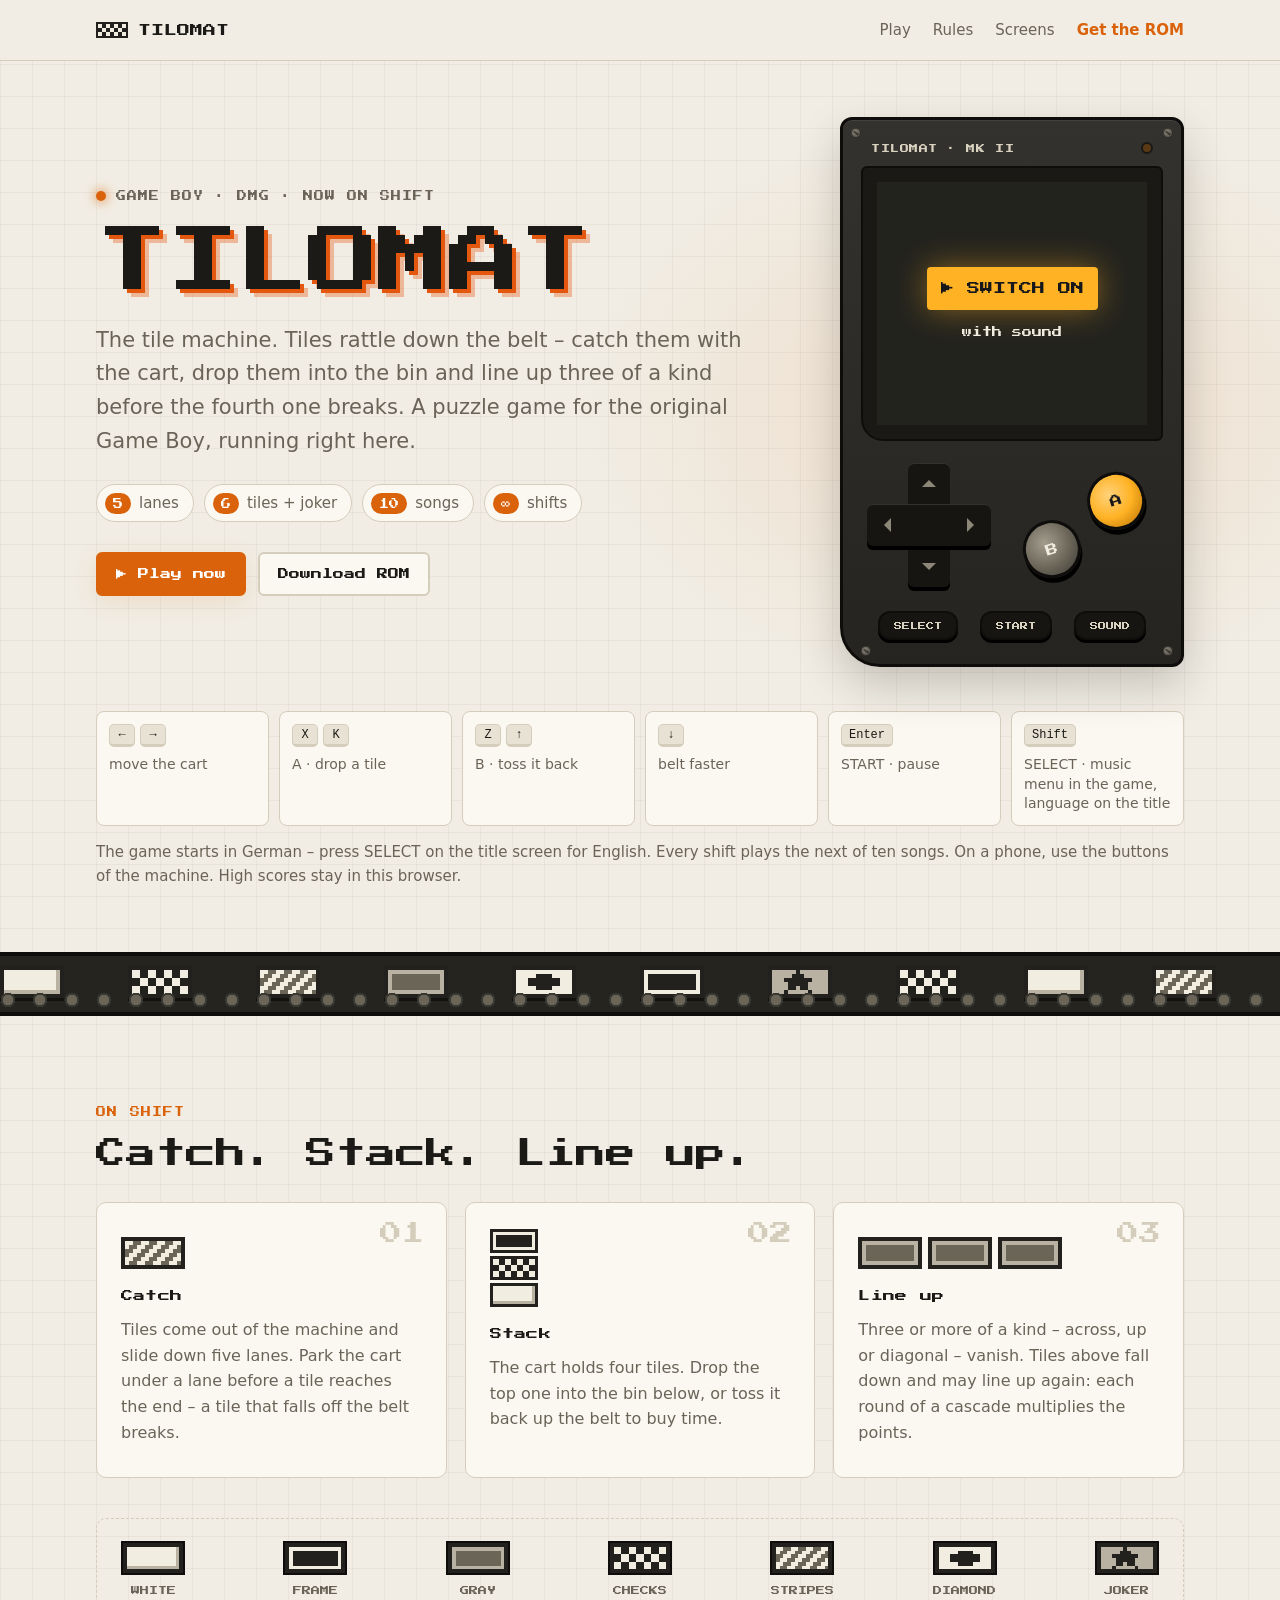
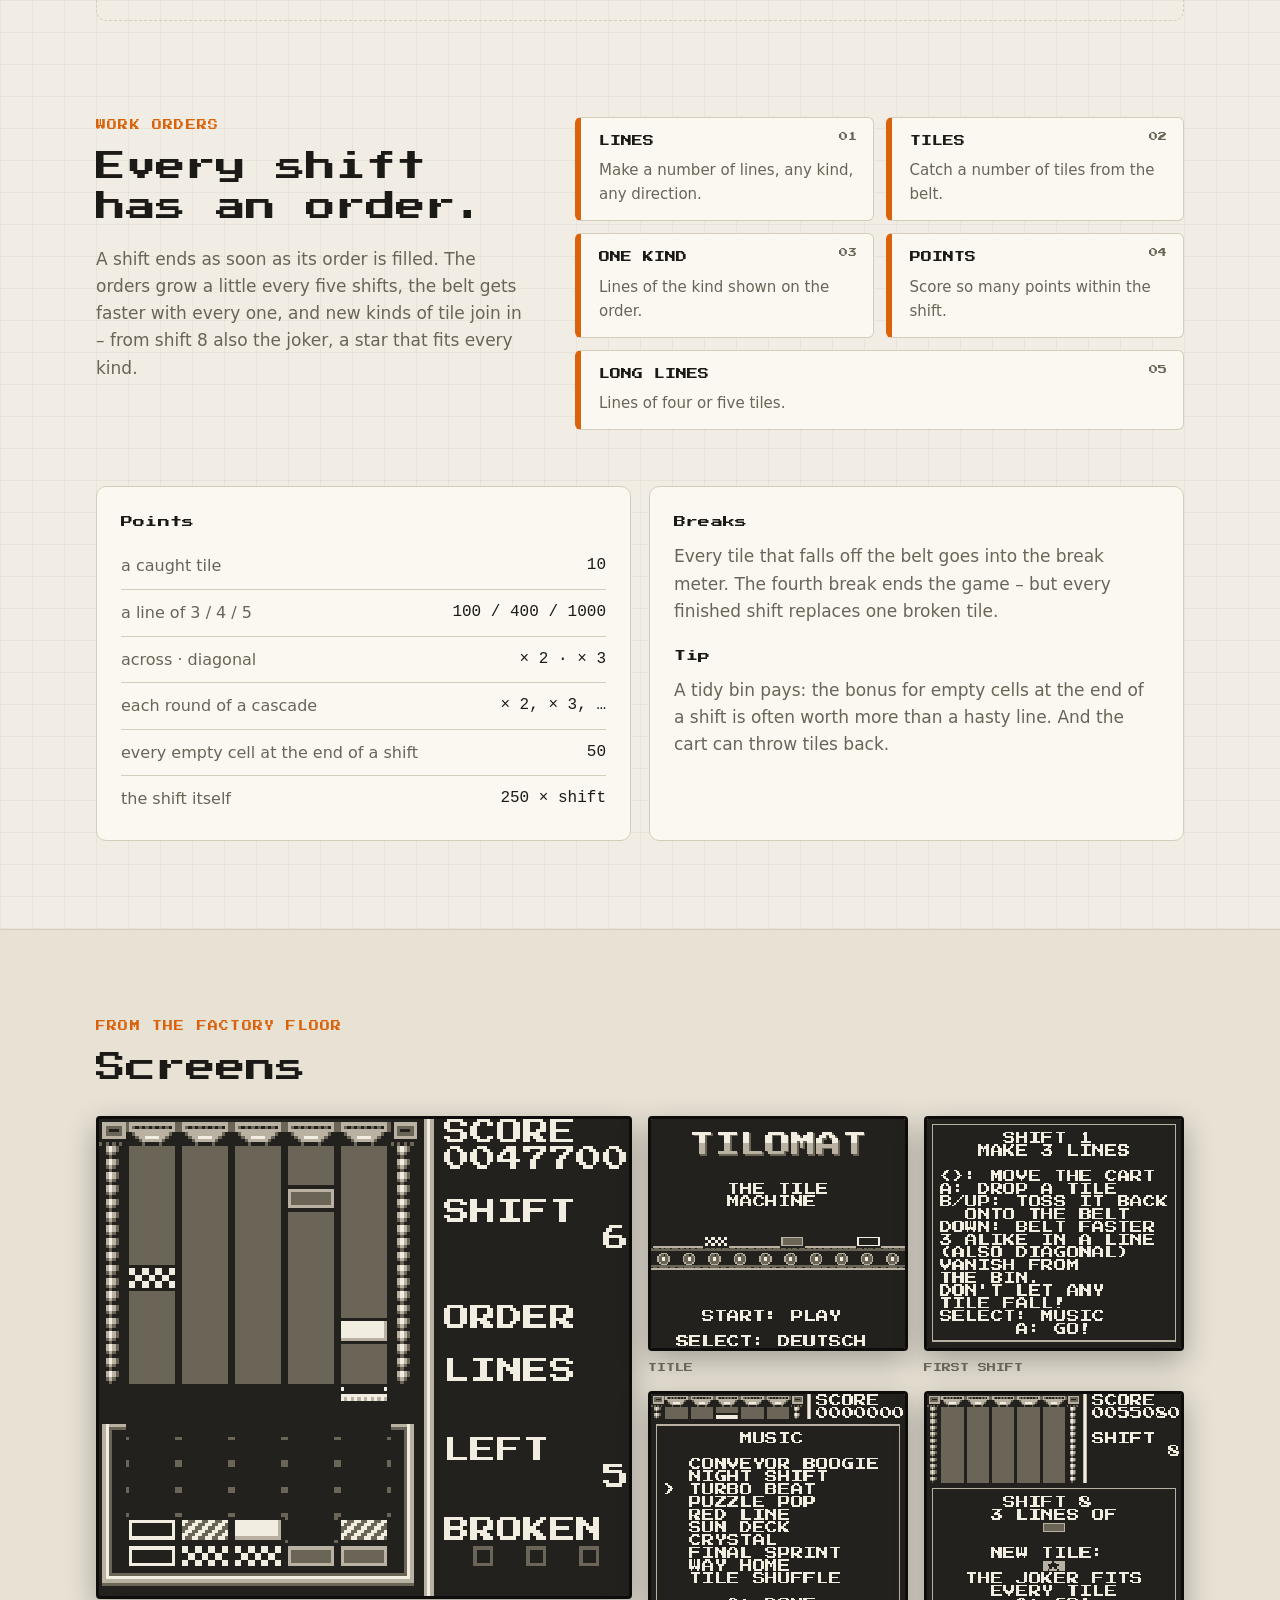
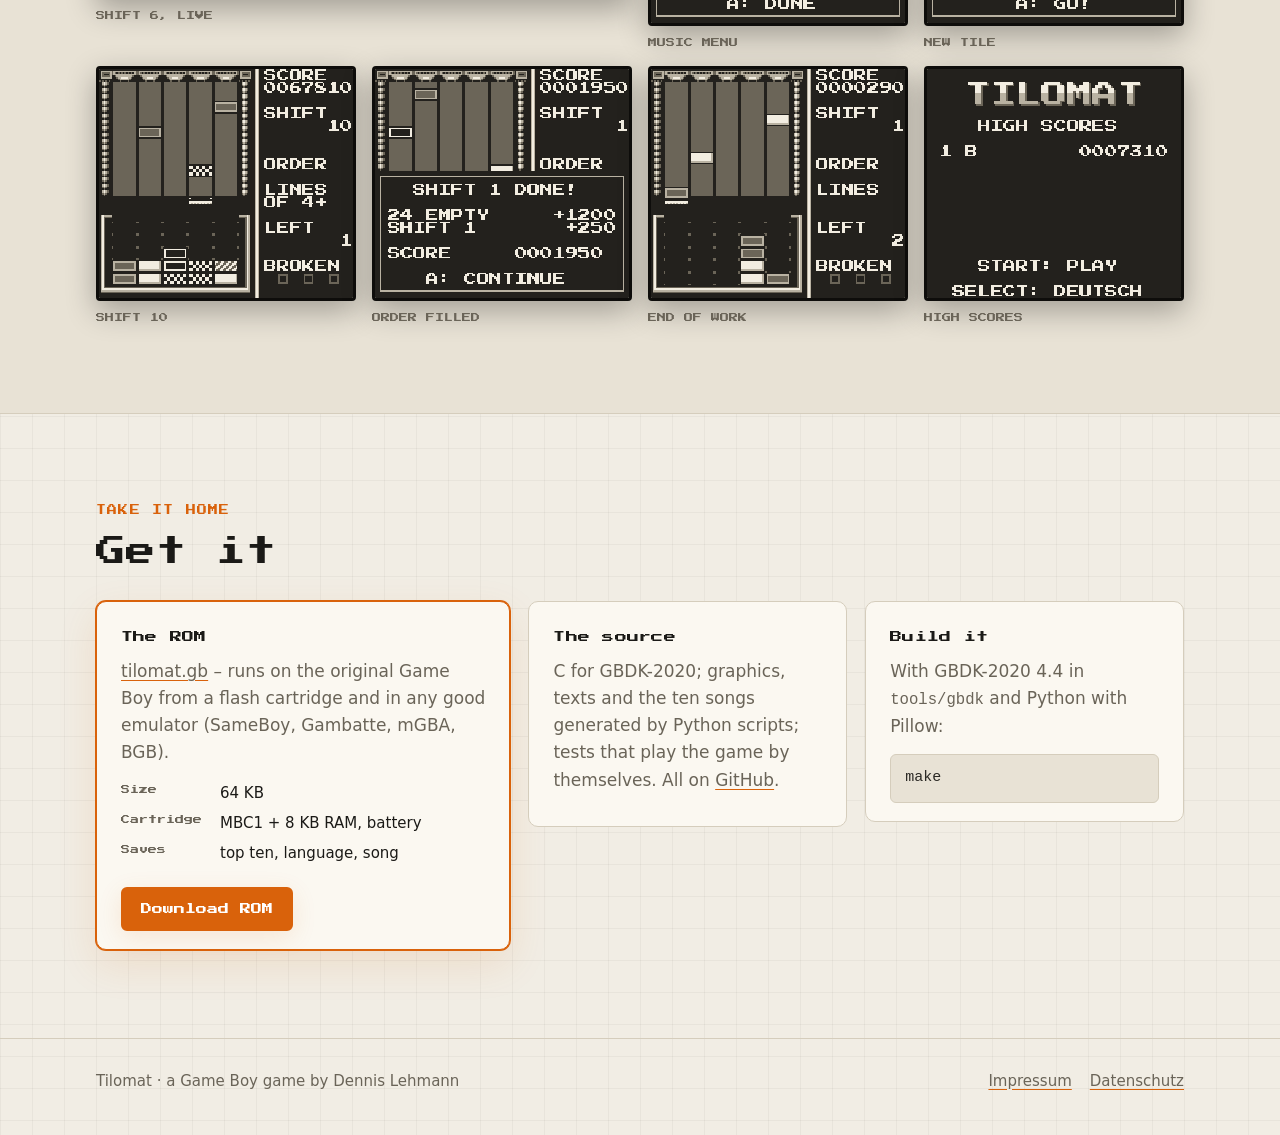
==== commit ab25dbab: "Every shift plays the next song A game starts with the song chosen in the menu; each new shift switc" ====
--- a/docs/index.html
+++ b/docs/index.html
@@ -84,8 +84,9 @@
                 <li><span><kbd>Enter</kbd></span>START · pause</li>
                 <li><span><kbd>Shift</kbd></span>SELECT · music menu in the game, language on the title</li>
             </ul>
-            <p class="note">The game starts in German – press SELECT on the title screen for English. On a phone,
-                use the buttons of the machine. High scores stay in this browser.</p>
+            <p class="note">The game starts in German – press SELECT on the title screen for English. Every shift
+                plays the next of ten songs. On a phone, use the buttons of the machine. High scores stay in this
+                browser.</p>
         </div>
     </section>
 
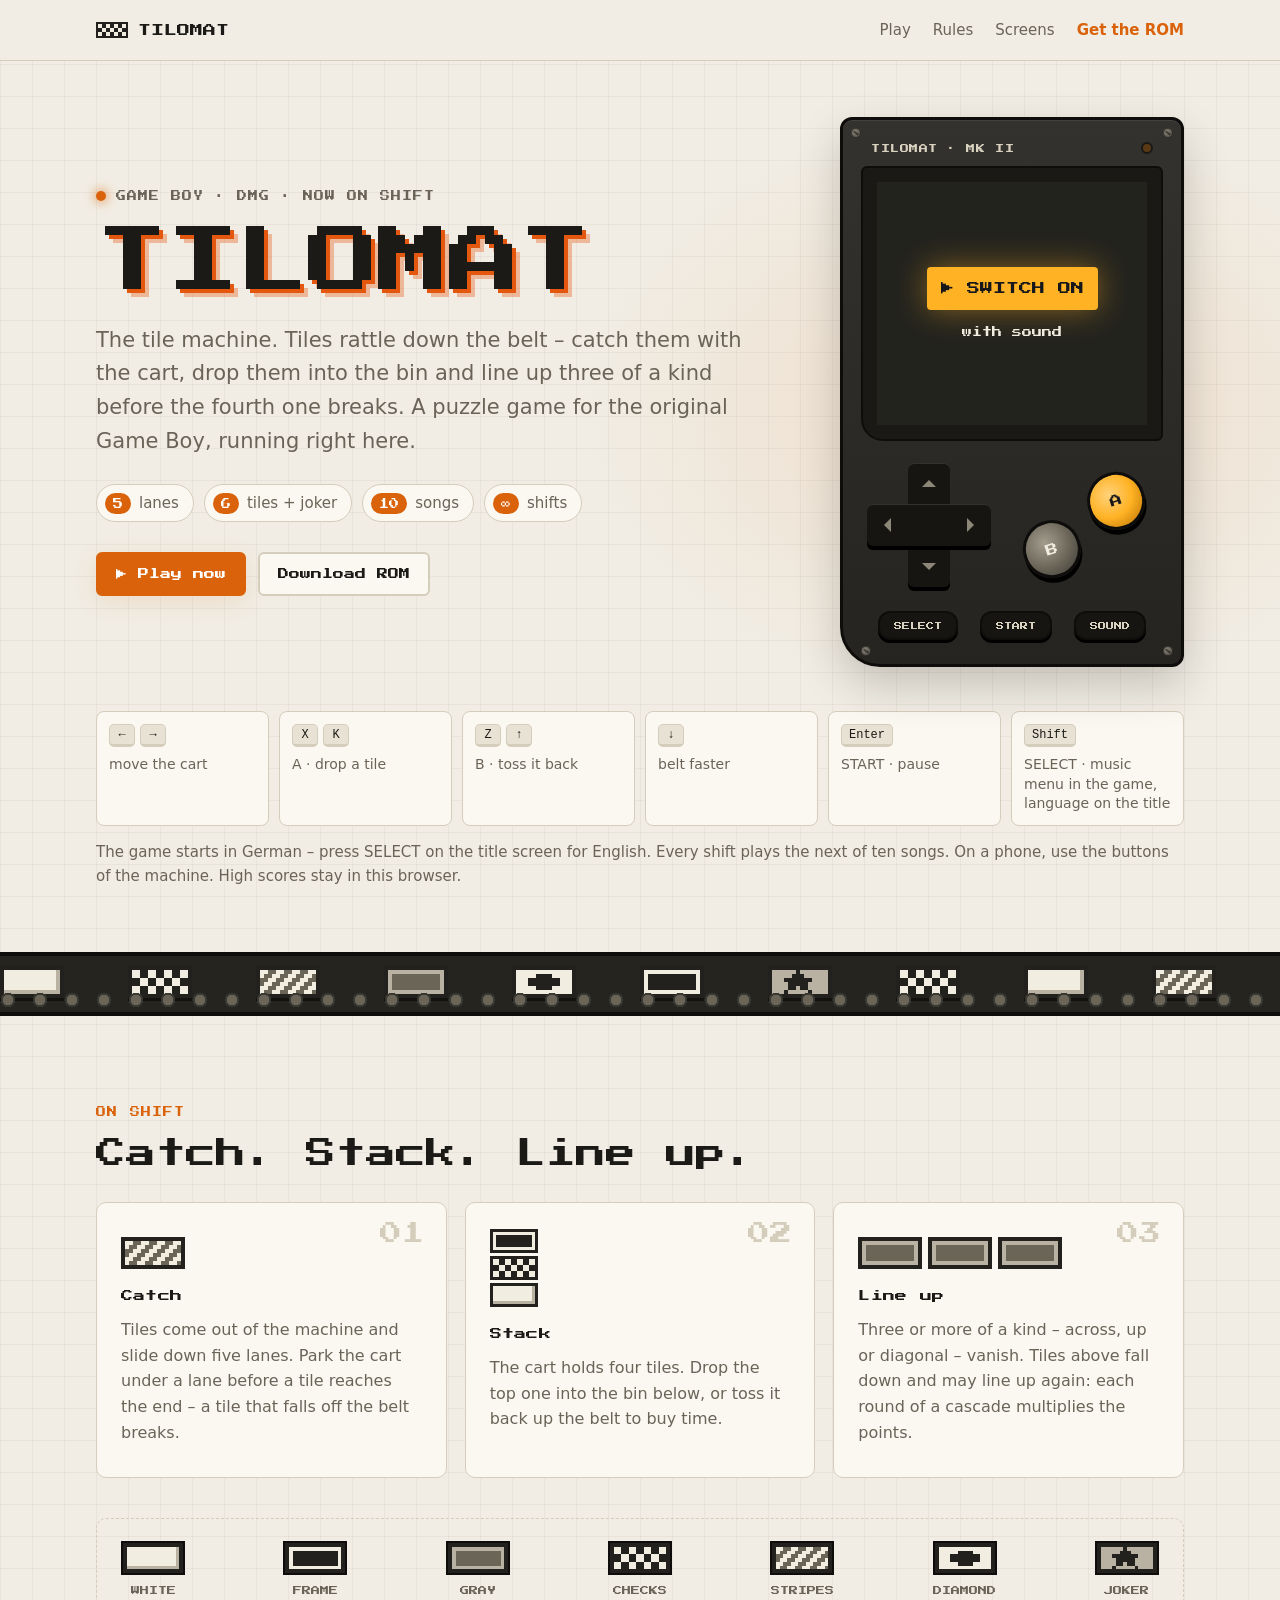
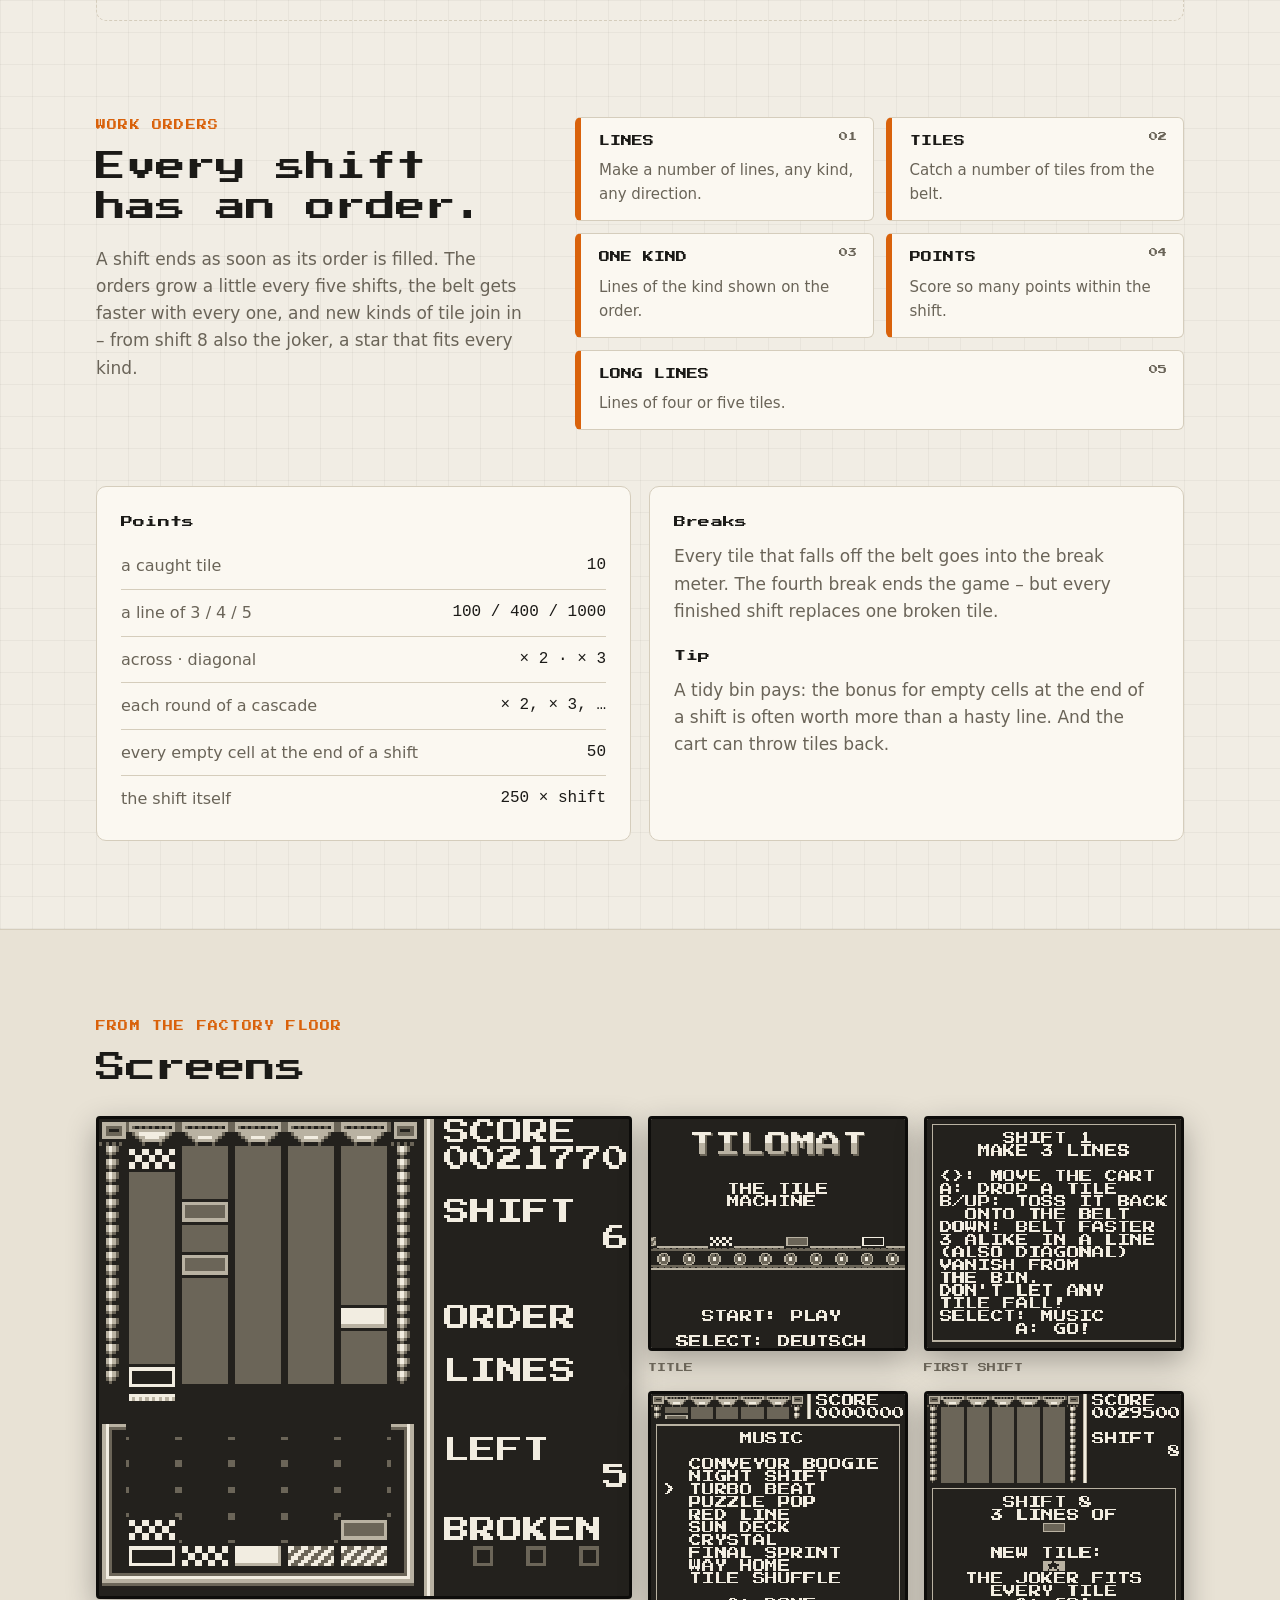
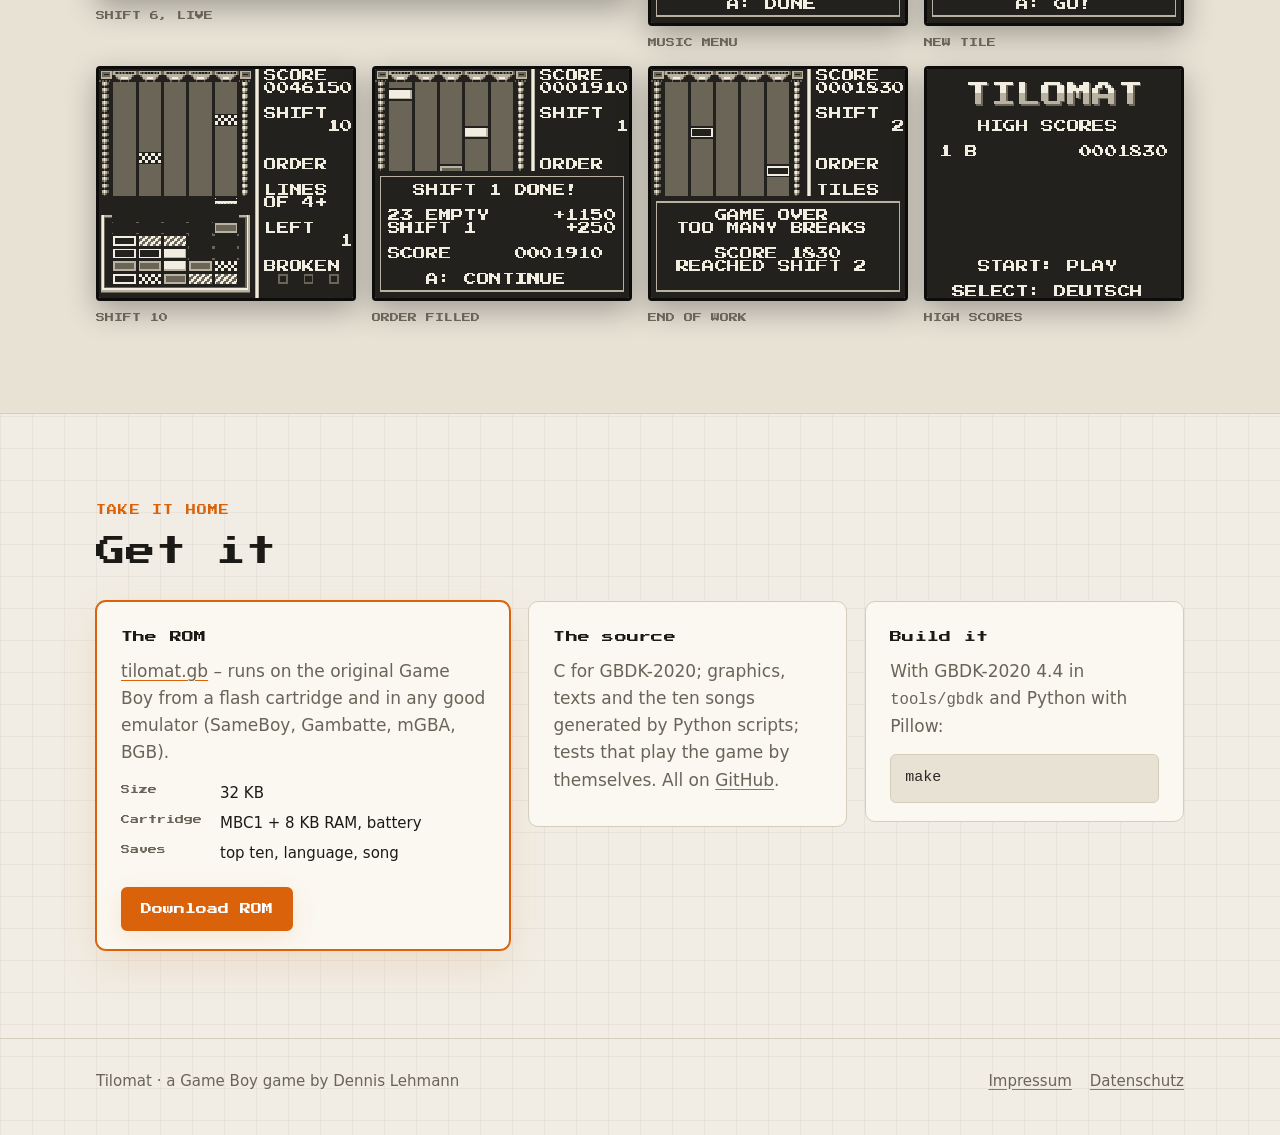
==== commit dc4baf72: "perf(music): store the songs as shared bar patterns, back to 32 KB Every channel gets a table of one" ====
--- a/docs/index.html
+++ b/docs/index.html
@@ -207,7 +207,7 @@
                     <p><a href="tilomat.gb" download>tilomat.gb</a> – runs on the original Game Boy from a flash
                         cartridge and in any good emulator (SameBoy, Gambatte, mGBA, BGB).</p>
                     <dl class="spec">
-                        <dt>Size</dt><dd>64 KB</dd>
+                        <dt>Size</dt><dd>32 KB</dd>
                         <dt>Cartridge</dt><dd>MBC1 + 8 KB RAM, battery</dd>
                         <dt>Saves</dt><dd>top ten, language, song</dd>
                     </dl>
